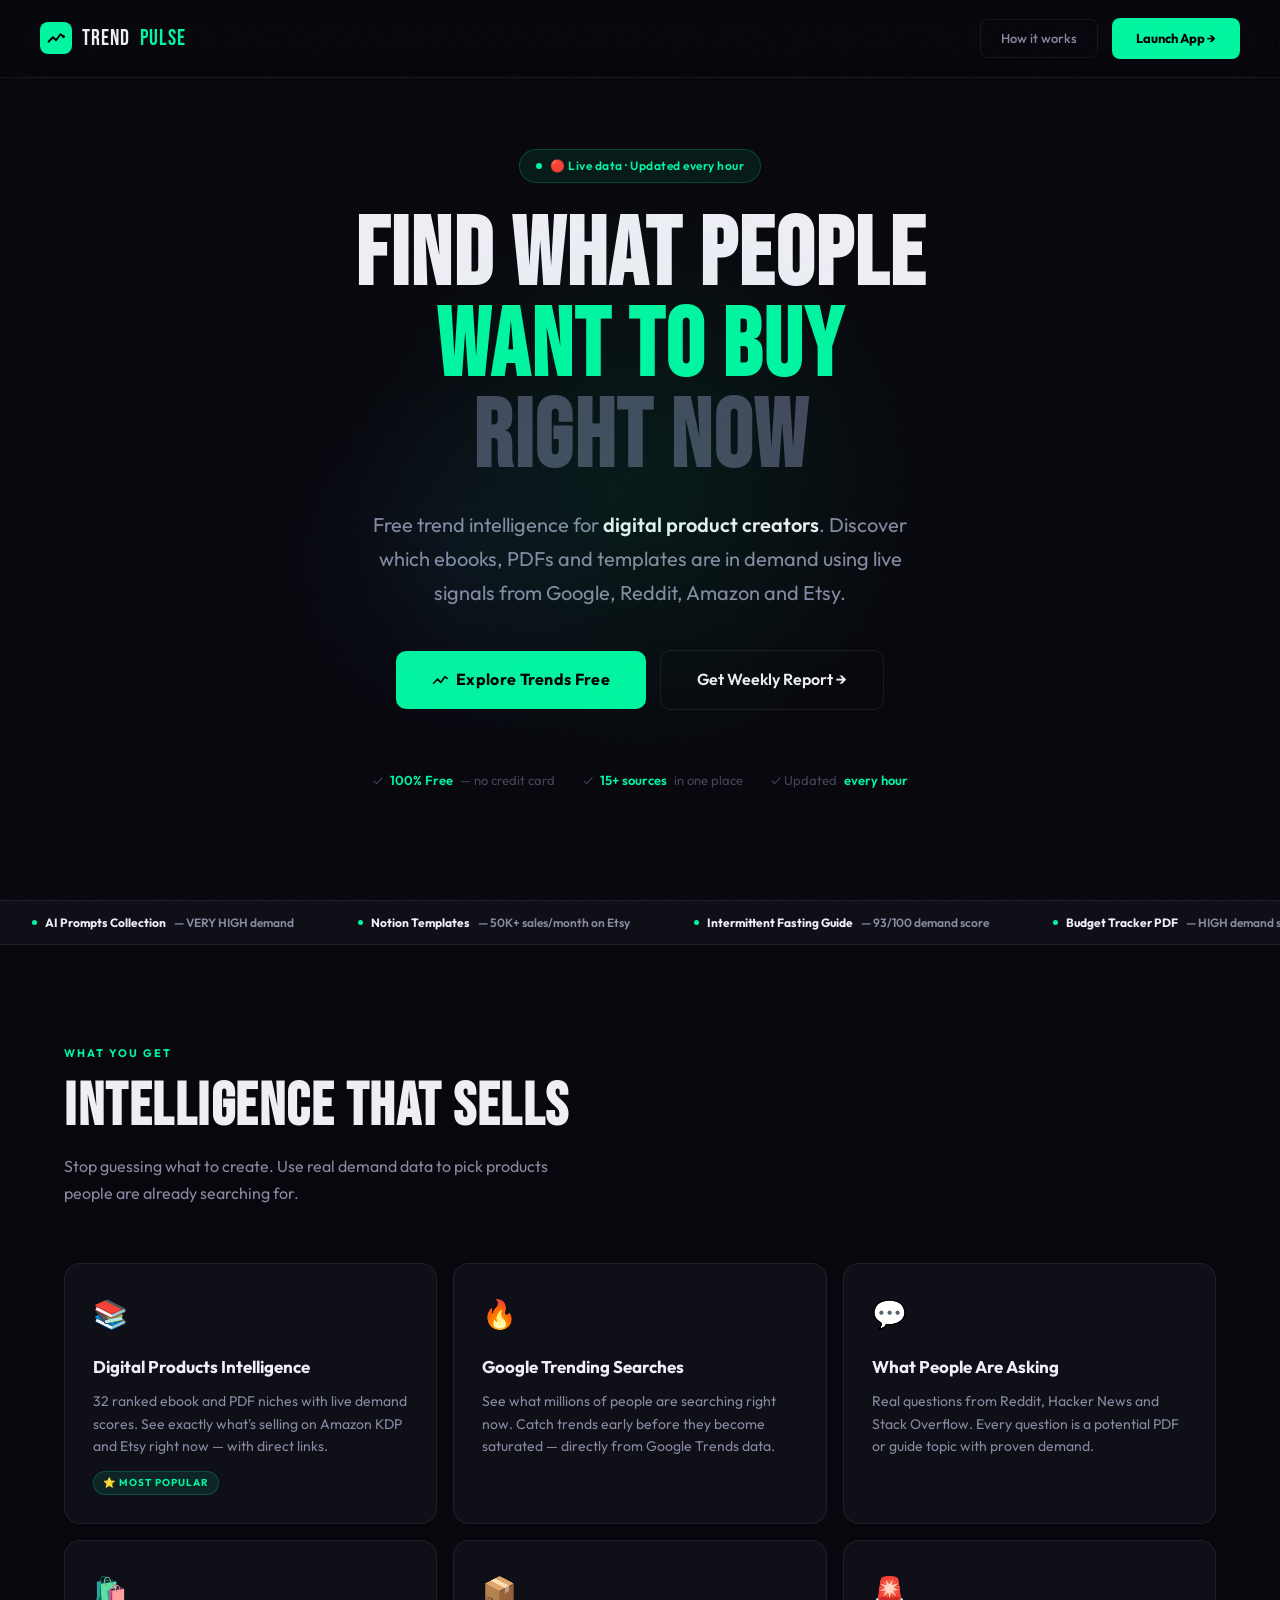
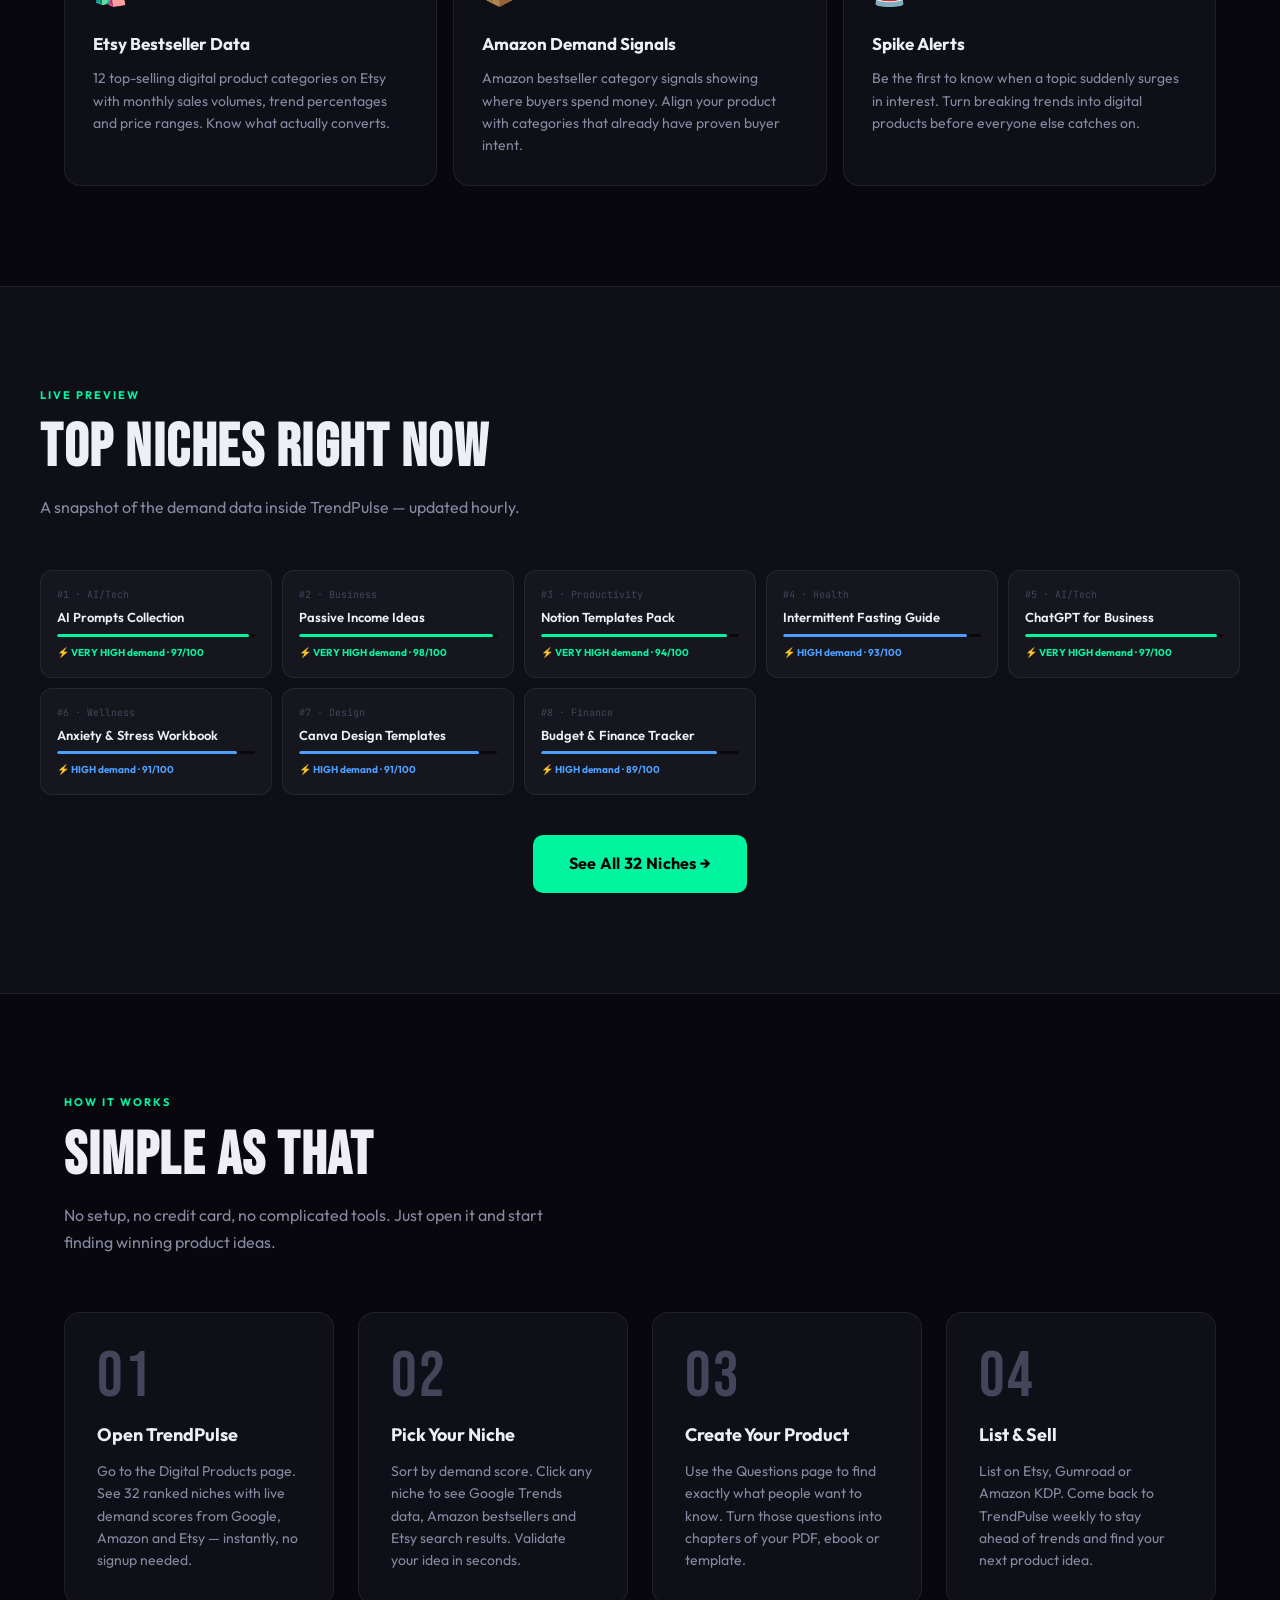
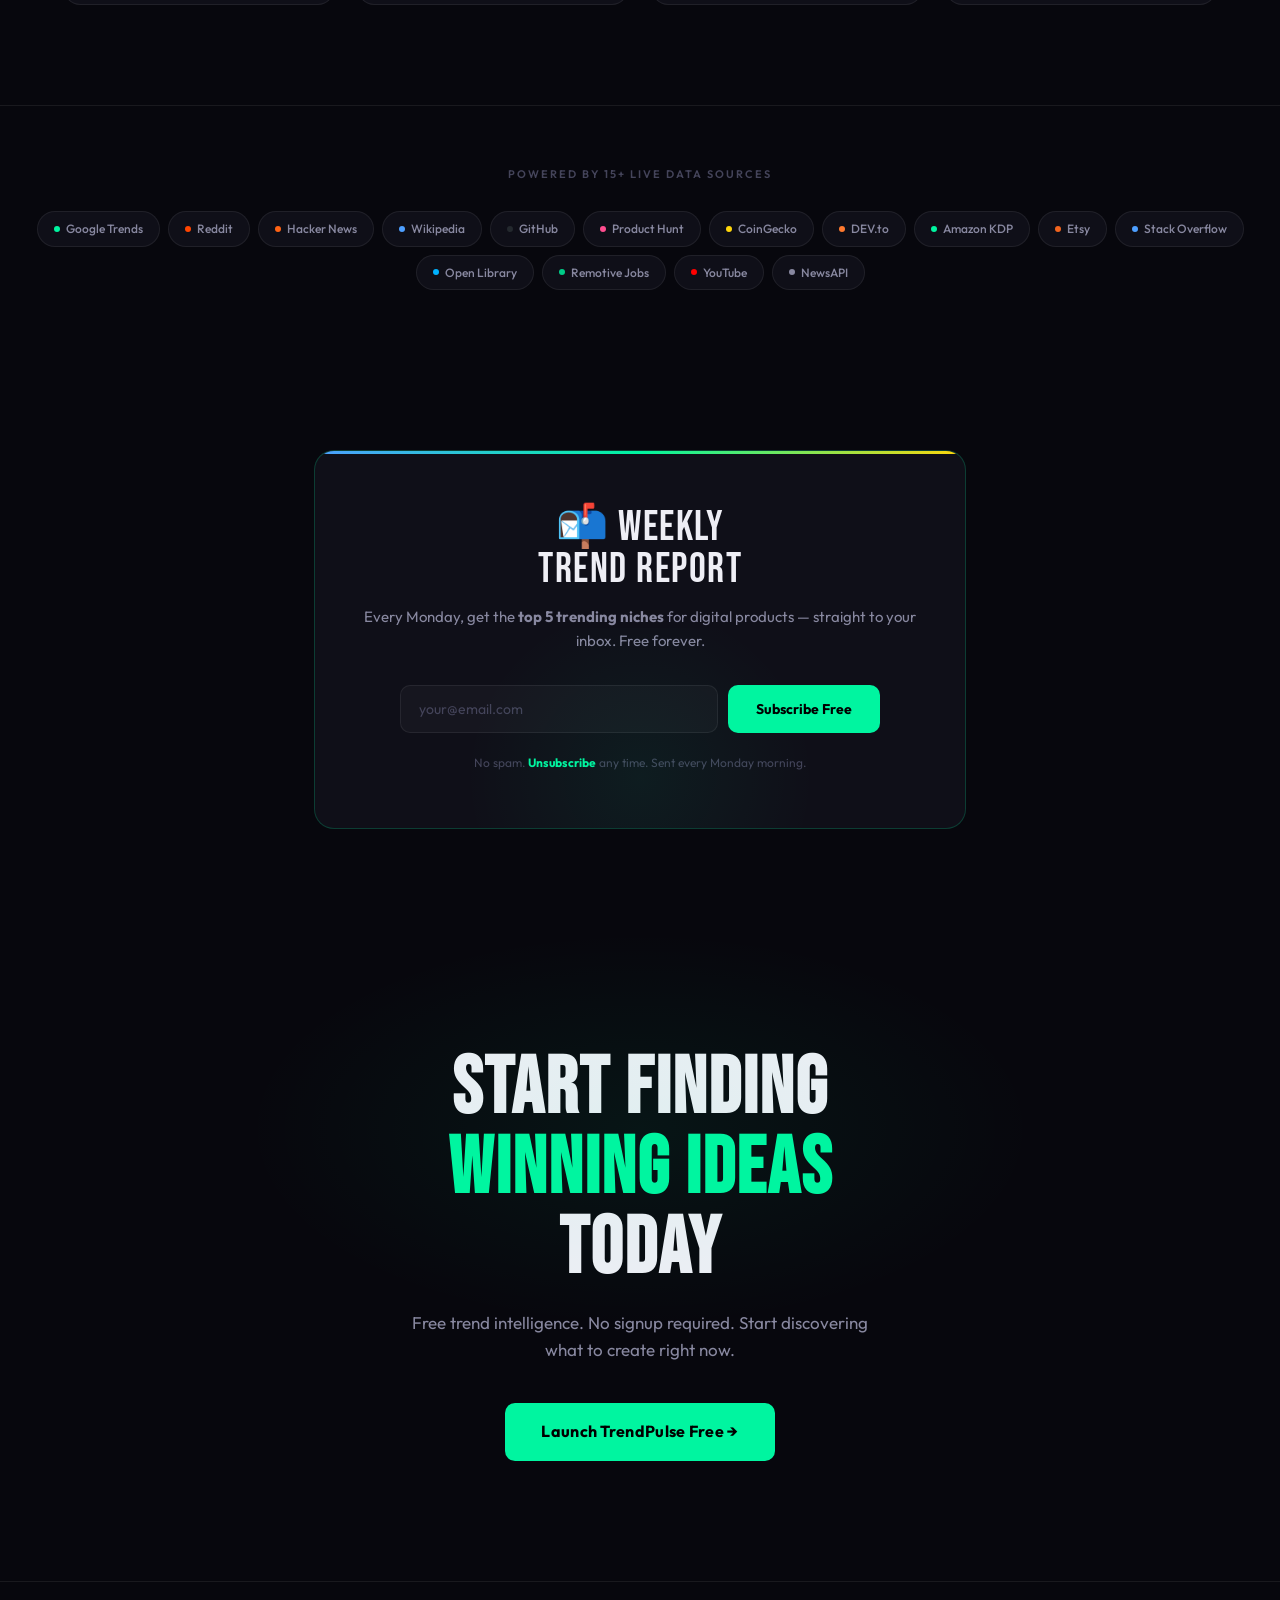
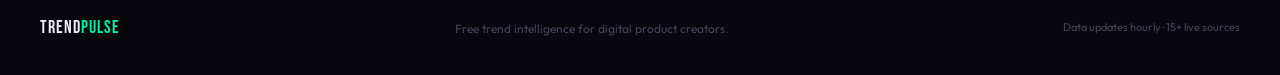
==== frontend/landing.html @ bb4b8434 "Add landing page, email capture, weekly report template" ====
<!DOCTYPE html>
<html lang="en">
<head>
  <meta charset="UTF-8"/>
  <meta name="viewport" content="width=device-width,initial-scale=1.0"/>
  <title>TrendPulse — Discover What People Want to Buy</title>
  <meta name="description" content="Free trend intelligence for digital product creators. Find what PDFs, ebooks and templates are in demand right now using live data from Google, Reddit, Amazon and Etsy."/>
  <link rel="preconnect" href="https://fonts.googleapis.com"/>
  <link href="https://fonts.googleapis.com/css2?family=Bebas+Neue&family=Outfit:wght@300;400;500;600;700&family=JetBrains+Mono:wght@400;500&display=swap" rel="stylesheet"/>
  <style>
    :root {
      --bg: #07070d;
      --bg2: #0f0f18;
      --bg3: #16161f;
      --border: rgba(255,255,255,0.07);
      --accent: #00f5a0;
      --accent2: #00c97e;
      --blue: #4d9fff;
      --orange: #ff7a2f;
      --pink: #ff4d8f;
      --yellow: #ffd60a;
      --text: #eeeef5;
      --text2: #8888a0;
      --text3: #44445a;
      --fd: 'Bebas Neue', sans-serif;
      --fb: 'Outfit', sans-serif;
      --fm: 'JetBrains Mono', monospace;
    }
    *, *::before, *::after { box-sizing: border-box; margin: 0; padding: 0; }
    html { scroll-behavior: smooth; }
    body {
      font-family: var(--fb);
      background: var(--bg);
      color: var(--text);
      font-size: 16px;
      line-height: 1.6;
      overflow-x: hidden;
    }

    /* ── NOISE OVERLAY ── */
    body::before {
      content: '';
      position: fixed;
      inset: 0;
      background-image: url("data:image/svg+xml,%3Csvg viewBox='0 0 256 256' xmlns='http://www.w3.org/2000/svg'%3E%3Cfilter id='n'%3E%3CfeTurbulence type='fractalNoise' baseFrequency='0.9' numOctaves='4' stitchTiles='stitch'/%3E%3C/filter%3E%3Crect width='100%25' height='100%25' filter='url(%23n)' opacity='0.04'/%3E%3C/svg%3E");
      pointer-events: none;
      z-index: 1000;
      opacity: 0.5;
    }

    /* ── NAV ── */
    nav {
      position: fixed;
      top: 0; left: 0; right: 0;
      z-index: 100;
      display: flex;
      align-items: center;
      justify-content: space-between;
      padding: 18px 40px;
      background: rgba(7,7,13,0.85);
      backdrop-filter: blur(16px);
      border-bottom: 1px solid var(--border);
    }
    .nav-logo {
      display: flex;
      align-items: center;
      gap: 10px;
      font-family: var(--fd);
      font-size: 22px;
      letter-spacing: 1px;
    }
    .nav-logo-icon {
      width: 32px; height: 32px;
      background: var(--accent);
      border-radius: 8px;
      display: flex; align-items: center; justify-content: center;
    }
    .nav-logo em { font-style: normal; color: var(--accent); }
    .nav-cta {
      display: flex;
      align-items: center;
      gap: 14px;
    }
    .btn-ghost {
      padding: 8px 20px;
      border: 1px solid var(--border);
      border-radius: 8px;
      color: var(--text2);
      font-size: 13px;
      font-weight: 500;
      text-decoration: none;
      transition: all .2s;
      font-family: var(--fb);
    }
    .btn-ghost:hover { border-color: var(--accent); color: var(--accent); }
    .btn-primary {
      padding: 10px 24px;
      background: var(--accent);
      color: #000;
      border: none;
      border-radius: 8px;
      font-size: 13px;
      font-weight: 700;
      text-decoration: none;
      cursor: pointer;
      transition: all .2s;
      font-family: var(--fb);
    }
    .btn-primary:hover { background: var(--accent2); transform: translateY(-1px); }

    /* ── HERO ── */
    .hero {
      min-height: 100vh;
      display: flex;
      align-items: center;
      justify-content: center;
      text-align: center;
      padding: 120px 24px 80px;
      position: relative;
      overflow: hidden;
    }
    .hero-glow {
      position: absolute;
      top: 20%;
      left: 50%;
      transform: translateX(-50%);
      width: 600px;
      height: 600px;
      background: radial-gradient(circle, rgba(0,245,160,0.08) 0%, transparent 70%);
      pointer-events: none;
    }
    .hero-glow2 {
      position: absolute;
      top: 40%;
      left: 20%;
      width: 400px;
      height: 400px;
      background: radial-gradient(circle, rgba(77,159,255,0.05) 0%, transparent 70%);
      pointer-events: none;
    }
    .hero-badge {
      display: inline-flex;
      align-items: center;
      gap: 8px;
      padding: 6px 16px;
      background: rgba(0,245,160,0.08);
      border: 1px solid rgba(0,245,160,0.2);
      border-radius: 100px;
      font-size: 12px;
      font-weight: 600;
      color: var(--accent);
      margin-bottom: 28px;
      letter-spacing: .5px;
    }
    .hero-badge::before {
      content: '';
      width: 6px; height: 6px;
      background: var(--accent);
      border-radius: 50%;
      animation: pulse 2s infinite;
    }
    @keyframes pulse {
      0%, 100% { opacity: 1; transform: scale(1); }
      50% { opacity: 0.5; transform: scale(1.3); }
    }
    .hero-title {
      font-family: var(--fd);
      font-size: clamp(52px, 8vw, 96px);
      line-height: 0.95;
      letter-spacing: 2px;
      margin-bottom: 24px;
      max-width: 900px;
    }
    .hero-title .accent { color: var(--accent); }
    .hero-title .dim { color: var(--text3); }
    .hero-sub {
      font-size: clamp(16px, 2.5vw, 20px);
      color: var(--text2);
      max-width: 580px;
      margin: 0 auto 40px;
      line-height: 1.7;
      font-weight: 400;
    }
    .hero-sub strong { color: var(--text); font-weight: 600; }
    .hero-actions {
      display: flex;
      align-items: center;
      justify-content: center;
      gap: 14px;
      flex-wrap: wrap;
      margin-bottom: 60px;
    }
    .btn-hero {
      display: inline-flex;
      align-items: center;
      gap: 8px;
      padding: 16px 36px;
      background: var(--accent);
      color: #000;
      border: none;
      border-radius: 10px;
      font-size: 16px;
      font-weight: 700;
      text-decoration: none;
      cursor: pointer;
      transition: all .25s;
      font-family: var(--fb);
      letter-spacing: .3px;
    }
    .btn-hero:hover {
      background: var(--accent2);
      transform: translateY(-3px);
      box-shadow: 0 20px 50px rgba(0,245,160,0.25);
    }
    .btn-hero-ghost {
      display: inline-flex;
      align-items: center;
      gap: 8px;
      padding: 16px 36px;
      background: transparent;
      color: var(--text);
      border: 1px solid var(--border);
      border-radius: 10px;
      font-size: 16px;
      font-weight: 600;
      text-decoration: none;
      cursor: pointer;
      transition: all .25s;
      font-family: var(--fb);
    }
    .btn-hero-ghost:hover { border-color: var(--text2); transform: translateY(-2px); }
    .hero-proof {
      display: flex;
      align-items: center;
      justify-content: center;
      gap: 28px;
      flex-wrap: wrap;
    }
    .proof-item {
      display: flex;
      align-items: center;
      gap: 7px;
      font-size: 13px;
      color: var(--text3);
    }
    .proof-item span { color: var(--accent); font-weight: 600; }

    /* ── TICKER ── */
    .ticker-wrap {
      overflow: hidden;
      border-top: 1px solid var(--border);
      border-bottom: 1px solid var(--border);
      background: var(--bg2);
      padding: 12px 0;
    }
    .ticker {
      display: flex;
      gap: 0;
      animation: ticker 30s linear infinite;
      width: max-content;
    }
    .ticker:hover { animation-play-state: paused; }
    @keyframes ticker { from { transform: translateX(0); } to { transform: translateX(-50%); } }
    .ticker-item {
      display: flex;
      align-items: center;
      gap: 8px;
      padding: 0 32px;
      font-size: 12px;
      font-weight: 600;
      white-space: nowrap;
      color: var(--text2);
    }
    .ticker-item .dot {
      width: 5px; height: 5px;
      border-radius: 50%;
      background: var(--accent);
      flex-shrink: 0;
    }
    .ticker-item strong { color: var(--text); }

    /* ── FEATURES ── */
    .section { padding: 100px 24px; max-width: 1200px; margin: 0 auto; }
    .section-label {
      font-size: 11px;
      font-weight: 700;
      text-transform: uppercase;
      letter-spacing: 2px;
      color: var(--accent);
      margin-bottom: 14px;
    }
    .section-title {
      font-family: var(--fd);
      font-size: clamp(36px, 5vw, 60px);
      letter-spacing: 1.5px;
      line-height: 1;
      margin-bottom: 16px;
    }
    .section-sub {
      font-size: 16px;
      color: var(--text2);
      max-width: 520px;
      line-height: 1.7;
      margin-bottom: 56px;
    }
    .features-grid {
      display: grid;
      grid-template-columns: repeat(auto-fill, minmax(320px, 1fr));
      gap: 16px;
    }
    .feature-card {
      background: var(--bg2);
      border: 1px solid var(--border);
      border-radius: 16px;
      padding: 28px;
      transition: all .25s;
      position: relative;
      overflow: hidden;
    }
    .feature-card::before {
      content: '';
      position: absolute;
      top: 0; left: 0; right: 0;
      height: 2px;
      background: linear-gradient(90deg, transparent, var(--accent-color, var(--accent)), transparent);
      opacity: 0;
      transition: opacity .25s;
    }
    .feature-card:hover { border-color: rgba(255,255,255,0.15); transform: translateY(-4px); }
    .feature-card:hover::before { opacity: 1; }
    .feature-icon {
      font-size: 28px;
      margin-bottom: 16px;
      display: block;
    }
    .feature-title {
      font-size: 17px;
      font-weight: 700;
      margin-bottom: 10px;
    }
    .feature-desc {
      font-size: 14px;
      color: var(--text2);
      line-height: 1.6;
    }
    .feature-tag {
      display: inline-block;
      margin-top: 14px;
      font-size: 10px;
      font-weight: 700;
      text-transform: uppercase;
      letter-spacing: 1px;
      padding: 3px 9px;
      border-radius: 100px;
      background: rgba(0,245,160,0.1);
      color: var(--accent);
      border: 1px solid rgba(0,245,160,0.2);
    }

    /* ── NICHES PREVIEW ── */
    .niches-section {
      background: var(--bg2);
      border-top: 1px solid var(--border);
      border-bottom: 1px solid var(--border);
      padding: 100px 24px;
    }
    .niches-inner { max-width: 1200px; margin: 0 auto; }
    .niches-grid {
      display: grid;
      grid-template-columns: repeat(auto-fill, minmax(200px, 1fr));
      gap: 10px;
      margin-top: 48px;
    }
    .niche-card {
      background: var(--bg3);
      border: 1px solid var(--border);
      border-radius: 12px;
      padding: 16px;
      transition: all .2s;
      cursor: pointer;
      text-decoration: none;
    }
    .niche-card:hover { border-color: var(--accent); transform: translateY(-3px); }
    .niche-rank { font-family: var(--fm); font-size: 10px; color: var(--text3); margin-bottom: 6px; }
    .niche-name { font-size: 13px; font-weight: 600; color: var(--text); margin-bottom: 8px; line-height: 1.3; }
    .niche-bar { height: 3px; background: var(--bg); border-radius: 2px; overflow: hidden; margin-bottom: 8px; }
    .niche-fill { height: 100%; border-radius: 2px; }
    .niche-signal { font-size: 10px; font-weight: 700; }
    .niche-cat {
      font-size: 9px;
      font-weight: 600;
      text-transform: uppercase;
      letter-spacing: .8px;
      padding: 2px 7px;
      border-radius: 100px;
      margin-top: 6px;
      display: inline-block;
    }

    /* ── EMAIL SECTION ── */
    .email-section {
      padding: 100px 24px;
      max-width: 700px;
      margin: 0 auto;
      text-align: center;
    }
    .email-card {
      background: var(--bg2);
      border: 1px solid rgba(0,245,160,0.2);
      border-radius: 20px;
      padding: 56px 48px;
      position: relative;
      overflow: hidden;
    }
    .email-card::before {
      content: '';
      position: absolute;
      top: 0; left: 0; right: 0;
      height: 3px;
      background: linear-gradient(90deg, var(--blue), var(--accent), var(--yellow));
    }
    .email-glow {
      position: absolute;
      bottom: -100px;
      left: 50%;
      transform: translateX(-50%);
      width: 400px;
      height: 300px;
      background: radial-gradient(circle, rgba(0,245,160,0.06) 0%, transparent 70%);
      pointer-events: none;
    }
    .email-title {
      font-family: var(--fd);
      font-size: 42px;
      letter-spacing: 1.5px;
      margin-bottom: 14px;
      line-height: 1;
    }
    .email-sub {
      font-size: 15px;
      color: var(--text2);
      margin-bottom: 32px;
      line-height: 1.6;
    }
    .email-form {
      display: flex;
      gap: 10px;
      max-width: 480px;
      margin: 0 auto 20px;
    }
    .email-input {
      flex: 1;
      padding: 14px 18px;
      background: var(--bg3);
      border: 1px solid var(--border);
      border-radius: 10px;
      color: var(--text);
      font-size: 14px;
      font-family: var(--fb);
      outline: none;
      transition: border-color .2s;
    }
    .email-input:focus { border-color: var(--accent); }
    .email-input::placeholder { color: var(--text3); }
    .email-submit {
      padding: 14px 28px;
      background: var(--accent);
      color: #000;
      border: none;
      border-radius: 10px;
      font-size: 14px;
      font-weight: 700;
      cursor: pointer;
      transition: all .2s;
      font-family: var(--fb);
      white-space: nowrap;
    }
    .email-submit:hover { background: var(--accent2); transform: translateY(-1px); }
    .email-note {
      font-size: 12px;
      color: var(--text3);
    }
    .email-note strong { color: var(--accent); }
    .email-success {
      display: none;
      padding: 16px 24px;
      background: rgba(0,245,160,0.1);
      border: 1px solid rgba(0,245,160,0.3);
      border-radius: 10px;
      color: var(--accent);
      font-weight: 600;
      font-size: 14px;
      margin-top: 16px;
    }

    /* ── SOURCES BAR ── */
    .sources-bar {
      padding: 60px 24px;
      text-align: center;
      border-top: 1px solid var(--border);
    }
    .sources-label {
      font-size: 11px;
      font-weight: 600;
      text-transform: uppercase;
      letter-spacing: 2px;
      color: var(--text3);
      margin-bottom: 28px;
    }
    .sources-list {
      display: flex;
      align-items: center;
      justify-content: center;
      gap: 8px;
      flex-wrap: wrap;
    }
    .source-pill {
      display: flex;
      align-items: center;
      gap: 6px;
      padding: 7px 16px;
      background: var(--bg2);
      border: 1px solid var(--border);
      border-radius: 100px;
      font-size: 12px;
      font-weight: 500;
      color: var(--text2);
    }
    .source-dot { width: 6px; height: 6px; border-radius: 50%; }

    /* ── HOW IT WORKS ── */
    .steps-grid {
      display: grid;
      grid-template-columns: repeat(auto-fill, minmax(260px, 1fr));
      gap: 24px;
    }
    .step-card {
      position: relative;
      padding: 32px;
      background: var(--bg2);
      border: 1px solid var(--border);
      border-radius: 16px;
    }
    .step-num {
      font-family: var(--fd);
      font-size: 64px;
      color: var(--text3);
      line-height: 1;
      margin-bottom: 12px;
      letter-spacing: 2px;
    }
    .step-title { font-size: 18px; font-weight: 700; margin-bottom: 10px; }
    .step-desc { font-size: 14px; color: var(--text2); line-height: 1.6; }

    /* ── CTA SECTION ── */
    .cta-section {
      padding: 120px 24px;
      text-align: center;
      position: relative;
      overflow: hidden;
    }
    .cta-section::before {
      content: '';
      position: absolute;
      top: 0; left: 50%; transform: translateX(-50%);
      width: 800px; height: 400px;
      background: radial-gradient(ellipse, rgba(0,245,160,0.06) 0%, transparent 70%);
      pointer-events: none;
    }
    .cta-title {
      font-family: var(--fd);
      font-size: clamp(44px, 7vw, 80px);
      letter-spacing: 2px;
      line-height: 1;
      margin-bottom: 20px;
    }
    .cta-sub {
      font-size: 17px;
      color: var(--text2);
      margin-bottom: 40px;
      max-width: 480px;
      margin-left: auto;
      margin-right: auto;
    }

    /* ── FOOTER ── */
    footer {
      border-top: 1px solid var(--border);
      padding: 32px 40px;
      display: flex;
      align-items: center;
      justify-content: space-between;
      flex-wrap: wrap;
      gap: 12px;
    }
    .footer-logo {
      font-family: var(--fd);
      font-size: 18px;
      letter-spacing: 1px;
    }
    .footer-logo em { font-style: normal; color: var(--accent); }
    footer p { font-size: 12px; color: var(--text3); }

    /* ── ANIMATIONS ── */
    .fade-up {
      opacity: 0;
      transform: translateY(30px);
      transition: opacity .6s ease, transform .6s ease;
    }
    .fade-up.visible { opacity: 1; transform: translateY(0); }

    @media (max-width: 640px) {
      nav { padding: 14px 20px; }
      .email-card { padding: 36px 24px; }
      .email-form { flex-direction: column; }
      footer { flex-direction: column; text-align: center; }
    }
  </style>
</head>
<body>

<!-- NAV -->
<nav>
  <div class="nav-logo">
    <div class="nav-logo-icon">
      <svg viewBox="0 0 24 24" fill="none" width="18" height="18">
        <polyline points="2,17 8,11 12,15 18,7 22,10" stroke="#000" stroke-width="2.5" stroke-linecap="round" stroke-linejoin="round"/>
        <circle cx="22" cy="10" r="2" fill="#000"/>
      </svg>
    </div>
    Trend<em>Pulse</em>
  </div>
  <div class="nav-cta">
    <a href="#how" class="btn-ghost">How it works</a>
    <a href="dashboard.html" class="btn-primary">Launch App →</a>
  </div>
</nav>

<!-- HERO -->
<section class="hero">
  <div class="hero-glow"></div>
  <div class="hero-glow2"></div>
  <div>
    <div class="hero-badge">🔴 Live data · Updated every hour</div>
    <h1 class="hero-title">
      Find What People<br>
      <span class="accent">Want to Buy</span><br>
      <span class="dim">Right Now</span>
    </h1>
    <p class="hero-sub">
      Free trend intelligence for <strong>digital product creators</strong>. Discover which ebooks, PDFs and templates are in demand using live signals from Google, Reddit, Amazon and Etsy.
    </p>
    <div class="hero-actions">
      <a href="dashboard.html" class="btn-hero">
        <svg width="16" height="16" viewBox="0 0 20 20" fill="none"><polyline points="2,14 7,9 11,13 16,6 19,8" stroke="#000" stroke-width="2" stroke-linecap="round"/></svg>
        Explore Trends Free
      </a>
      <a href="#email" class="btn-hero-ghost">Get Weekly Report →</a>
    </div>
    <div class="hero-proof">
      <div class="proof-item">✓ <span>100% Free</span> — no credit card</div>
      <div class="proof-item">✓ <span>15+ sources</span> in one place</div>
      <div class="proof-item">✓ Updated <span>every hour</span></div>
    </div>
  </div>
</section>

<!-- TICKER -->
<div class="ticker-wrap">
  <div class="ticker">
    <div class="ticker-item"><span class="dot"></span> <strong>AI Prompts Collection</strong> — VERY HIGH demand</div>
    <div class="ticker-item"><span class="dot"></span> <strong>Notion Templates</strong> — 50K+ sales/month on Etsy</div>
    <div class="ticker-item"><span class="dot"></span> <strong>Intermittent Fasting Guide</strong> — 93/100 demand score</div>
    <div class="ticker-item"><span class="dot"></span> <strong>Budget Tracker PDF</strong> — HIGH demand signal</div>
    <div class="ticker-item"><span class="dot"></span> <strong>ChatGPT for Business</strong> — VERY HIGH demand</div>
    <div class="ticker-item"><span class="dot"></span> <strong>Canva Templates</strong> — 80K+ sales/month on Etsy</div>
    <div class="ticker-item"><span class="dot"></span> <strong>Side Hustle Blueprint</strong> — HIGH demand signal</div>
    <div class="ticker-item"><span class="dot"></span> <strong>Mental Health Workbook</strong> — 90/100 demand score</div>
    <!-- duplicate for infinite scroll -->
    <div class="ticker-item"><span class="dot"></span> <strong>AI Prompts Collection</strong> — VERY HIGH demand</div>
    <div class="ticker-item"><span class="dot"></span> <strong>Notion Templates</strong> — 50K+ sales/month on Etsy</div>
    <div class="ticker-item"><span class="dot"></span> <strong>Intermittent Fasting Guide</strong> — 93/100 demand score</div>
    <div class="ticker-item"><span class="dot"></span> <strong>Budget Tracker PDF</strong> — HIGH demand signal</div>
    <div class="ticker-item"><span class="dot"></span> <strong>ChatGPT for Business</strong> — VERY HIGH demand</div>
    <div class="ticker-item"><span class="dot"></span> <strong>Canva Templates</strong> — 80K+ sales/month on Etsy</div>
    <div class="ticker-item"><span class="dot"></span> <strong>Side Hustle Blueprint</strong> — HIGH demand signal</div>
    <div class="ticker-item"><span class="dot"></span> <strong>Mental Health Workbook</strong> — 90/100 demand score</div>
  </div>
</div>

<!-- FEATURES -->
<div class="section fade-up" id="features">
  <div class="section-label">What You Get</div>
  <h2 class="section-title">Intelligence That Sells</h2>
  <p class="section-sub">Stop guessing what to create. Use real demand data to pick products people are already searching for.</p>
  <div class="features-grid">
    <div class="feature-card" style="--accent-color: var(--accent)">
      <span class="feature-icon">📚</span>
      <div class="feature-title">Digital Products Intelligence</div>
      <div class="feature-desc">32 ranked ebook and PDF niches with live demand scores. See exactly what's selling on Amazon KDP and Etsy right now — with direct links.</div>
      <div class="feature-tag">⭐ Most Popular</div>
    </div>
    <div class="feature-card" style="--accent-color: var(--orange)">
      <span class="feature-icon">🔥</span>
      <div class="feature-title">Google Trending Searches</div>
      <div class="feature-desc">See what millions of people are searching right now. Catch trends early before they become saturated — directly from Google Trends data.</div>
    </div>
    <div class="feature-card" style="--accent-color: var(--blue)">
      <span class="feature-icon">💬</span>
      <div class="feature-title">What People Are Asking</div>
      <div class="feature-desc">Real questions from Reddit, Hacker News and Stack Overflow. Every question is a potential PDF or guide topic with proven demand.</div>
    </div>
    <div class="feature-card" style="--accent-color: var(--yellow)">
      <span class="feature-icon">🛍️</span>
      <div class="feature-title">Etsy Bestseller Data</div>
      <div class="feature-desc">12 top-selling digital product categories on Etsy with monthly sales volumes, trend percentages and price ranges. Know what actually converts.</div>
    </div>
    <div class="feature-card" style="--accent-color: var(--pink)">
      <span class="feature-icon">📦</span>
      <div class="feature-title">Amazon Demand Signals</div>
      <div class="feature-desc">Amazon bestseller category signals showing where buyers spend money. Align your product with categories that already have proven buyer intent.</div>
    </div>
    <div class="feature-card" style="--accent-color: var(--accent)">
      <span class="feature-icon">🚨</span>
      <div class="feature-title">Spike Alerts</div>
      <div class="feature-desc">Be the first to know when a topic suddenly surges in interest. Turn breaking trends into digital products before everyone else catches on.</div>
    </div>
  </div>
</div>

<!-- NICHES PREVIEW -->
<div class="niches-section">
  <div class="niches-inner">
    <div class="section-label">Live Preview</div>
    <h2 class="section-title">Top Niches Right Now</h2>
    <p class="section-sub" style="margin-bottom:0">A snapshot of the demand data inside TrendPulse — updated hourly.</p>
    <div class="niches-grid">
      <a href="dashboard.html" class="niche-card">
        <div class="niche-rank">#1 · AI/Tech</div>
        <div class="niche-name">AI Prompts Collection</div>
        <div class="niche-bar"><div class="niche-fill" style="width:97%;background:#00f5a0"></div></div>
        <div class="niche-signal" style="color:#00f5a0">⚡ VERY HIGH demand · 97/100</div>
      </a>
      <a href="dashboard.html" class="niche-card">
        <div class="niche-rank">#2 · Business</div>
        <div class="niche-name">Passive Income Ideas</div>
        <div class="niche-bar"><div class="niche-fill" style="width:98%;background:#00f5a0"></div></div>
        <div class="niche-signal" style="color:#00f5a0">⚡ VERY HIGH demand · 98/100</div>
      </a>
      <a href="dashboard.html" class="niche-card">
        <div class="niche-rank">#3 · Productivity</div>
        <div class="niche-name">Notion Templates Pack</div>
        <div class="niche-bar"><div class="niche-fill" style="width:94%;background:#00f5a0"></div></div>
        <div class="niche-signal" style="color:#00f5a0">⚡ VERY HIGH demand · 94/100</div>
      </a>
      <a href="dashboard.html" class="niche-card">
        <div class="niche-rank">#4 · Health</div>
        <div class="niche-name">Intermittent Fasting Guide</div>
        <div class="niche-bar"><div class="niche-fill" style="width:93%;background:#4d9fff"></div></div>
        <div class="niche-signal" style="color:#4d9fff">⚡ HIGH demand · 93/100</div>
      </a>
      <a href="dashboard.html" class="niche-card">
        <div class="niche-rank">#5 · AI/Tech</div>
        <div class="niche-name">ChatGPT for Business</div>
        <div class="niche-bar"><div class="niche-fill" style="width:97%;background:#00f5a0"></div></div>
        <div class="niche-signal" style="color:#00f5a0">⚡ VERY HIGH demand · 97/100</div>
      </a>
      <a href="dashboard.html" class="niche-card">
        <div class="niche-rank">#6 · Wellness</div>
        <div class="niche-name">Anxiety & Stress Workbook</div>
        <div class="niche-bar"><div class="niche-fill" style="width:91%;background:#4d9fff"></div></div>
        <div class="niche-signal" style="color:#4d9fff">⚡ HIGH demand · 91/100</div>
      </a>
      <a href="dashboard.html" class="niche-card">
        <div class="niche-rank">#7 · Design</div>
        <div class="niche-name">Canva Design Templates</div>
        <div class="niche-bar"><div class="niche-fill" style="width:91%;background:#4d9fff"></div></div>
        <div class="niche-signal" style="color:#4d9fff">⚡ HIGH demand · 91/100</div>
      </a>
      <a href="dashboard.html" class="niche-card">
        <div class="niche-rank">#8 · Finance</div>
        <div class="niche-name">Budget & Finance Tracker</div>
        <div class="niche-bar"><div class="niche-fill" style="width:89%;background:#4d9fff"></div></div>
        <div class="niche-signal" style="color:#4d9fff">⚡ HIGH demand · 89/100</div>
      </a>
    </div>
    <div style="text-align:center;margin-top:40px">
      <a href="dashboard.html" class="btn-hero">See All 32 Niches →</a>
    </div>
  </div>
</div>

<!-- HOW IT WORKS -->
<div class="section fade-up" id="how">
  <div class="section-label">How It Works</div>
  <h2 class="section-title">Simple As That</h2>
  <p class="section-sub">No setup, no credit card, no complicated tools. Just open it and start finding winning product ideas.</p>
  <div class="steps-grid">
    <div class="step-card">
      <div class="step-num">01</div>
      <div class="step-title">Open TrendPulse</div>
      <div class="step-desc">Go to the Digital Products page. See 32 ranked niches with live demand scores from Google, Amazon and Etsy — instantly, no signup needed.</div>
    </div>
    <div class="step-card">
      <div class="step-num">02</div>
      <div class="step-title">Pick Your Niche</div>
      <div class="step-desc">Sort by demand score. Click any niche to see Google Trends data, Amazon bestsellers and Etsy search results. Validate your idea in seconds.</div>
    </div>
    <div class="step-card">
      <div class="step-num">03</div>
      <div class="step-title">Create Your Product</div>
      <div class="step-desc">Use the Questions page to find exactly what people want to know. Turn those questions into chapters of your PDF, ebook or template.</div>
    </div>
    <div class="step-card">
      <div class="step-num">04</div>
      <div class="step-title">List & Sell</div>
      <div class="step-desc">List on Etsy, Gumroad or Amazon KDP. Come back to TrendPulse weekly to stay ahead of trends and find your next product idea.</div>
    </div>
  </div>
</div>

<!-- SOURCES -->
<div class="sources-bar fade-up">
  <div class="sources-label">Powered by 15+ live data sources</div>
  <div class="sources-list">
    <div class="source-pill"><div class="source-dot" style="background:#00f5a0"></div>Google Trends</div>
    <div class="source-pill"><div class="source-dot" style="background:#ff4500"></div>Reddit</div>
    <div class="source-pill"><div class="source-dot" style="background:#ff6314"></div>Hacker News</div>
    <div class="source-pill"><div class="source-dot" style="background:#4d9fff"></div>Wikipedia</div>
    <div class="source-pill"><div class="source-dot" style="background:#24292e"></div>GitHub</div>
    <div class="source-pill"><div class="source-dot" style="background:#ff4d8f"></div>Product Hunt</div>
    <div class="source-pill"><div class="source-dot" style="background:#ffd60a"></div>CoinGecko</div>
    <div class="source-pill"><div class="source-dot" style="background:#ff7a2f"></div>DEV.to</div>
    <div class="source-pill"><div class="source-dot" style="background:#00f5a0"></div>Amazon KDP</div>
    <div class="source-pill"><div class="source-dot" style="background:#f1641e"></div>Etsy</div>
    <div class="source-pill"><div class="source-dot" style="background:#4d9fff"></div>Stack Overflow</div>
    <div class="source-pill"><div class="source-dot" style="background:#00b2ff"></div>Open Library</div>
    <div class="source-pill"><div class="source-dot" style="background:#00cc88"></div>Remotive Jobs</div>
    <div class="source-pill"><div class="source-dot" style="background:#ff0000"></div>YouTube</div>
    <div class="source-pill"><div class="source-dot" style="background:#8888a0"></div>NewsAPI</div>
  </div>
</div>

<!-- EMAIL CAPTURE -->
<div class="email-section fade-up" id="email">
  <div class="email-card">
    <div class="email-glow"></div>
    <div class="email-title">📬 WEEKLY<br>TREND REPORT</div>
    <p class="email-sub">Every Monday, get the <strong>top 5 trending niches</strong> for digital products — straight to your inbox. Free forever.</p>
    <form class="email-form" onsubmit="handleSubmit(event)">
      <input type="email" class="email-input" id="emailInput" placeholder="your@email.com" required/>
      <button type="submit" class="email-submit">Subscribe Free</button>
    </form>
    <p class="email-note">No spam. <strong>Unsubscribe</strong> any time. Sent every Monday morning.</p>
    <div class="email-success" id="emailSuccess">
      ✅ You're in! Check your inbox Monday for your first trend report.
    </div>
  </div>
</div>

<!-- FINAL CTA -->
<div class="cta-section fade-up">
  <h2 class="cta-title">START FINDING<br><span style="color:var(--accent)">WINNING IDEAS</span><br>TODAY</h2>
  <p class="cta-sub">Free trend intelligence. No signup required. Start discovering what to create right now.</p>
  <a href="dashboard.html" class="btn-hero">Launch TrendPulse Free →</a>
</div>

<!-- FOOTER -->
<footer>
  <div class="footer-logo">Trend<em>Pulse</em></div>
  <p>Free trend intelligence for digital product creators.</p>
  <p style="color:var(--text3);font-size:11px">Data updates hourly · 15+ live sources</p>
</footer>

<script>
  // Scroll animations
  const observer = new IntersectionObserver((entries) => {
    entries.forEach(e => { if (e.isIntersecting) e.target.classList.add('visible'); });
  }, { threshold: 0.1 });
  document.querySelectorAll('.fade-up').forEach(el => observer.observe(el));

  // Email form
  function handleSubmit(e) {
    e.preventDefault();
    const email = document.getElementById('emailInput').value;
    // Send to Beehiiv/Mailchimp — replace URL with your embed action
    // For now store locally and show success
    const subs = JSON.parse(localStorage.getItem('tp_subscribers') || '[]');
    subs.push({ email, date: new Date().toISOString() });
    localStorage.setItem('tp_subscribers', JSON.stringify(subs));

    document.querySelector('.email-form').style.display = 'none';
    document.getElementById('emailSuccess').style.display = 'block';

    // If you add Beehiiv later, submit here:
    // fetch('YOUR_BEEHIIV_ENDPOINT', { method:'POST', body: JSON.stringify({ email }) });
  }
</script>
</body>
</html>
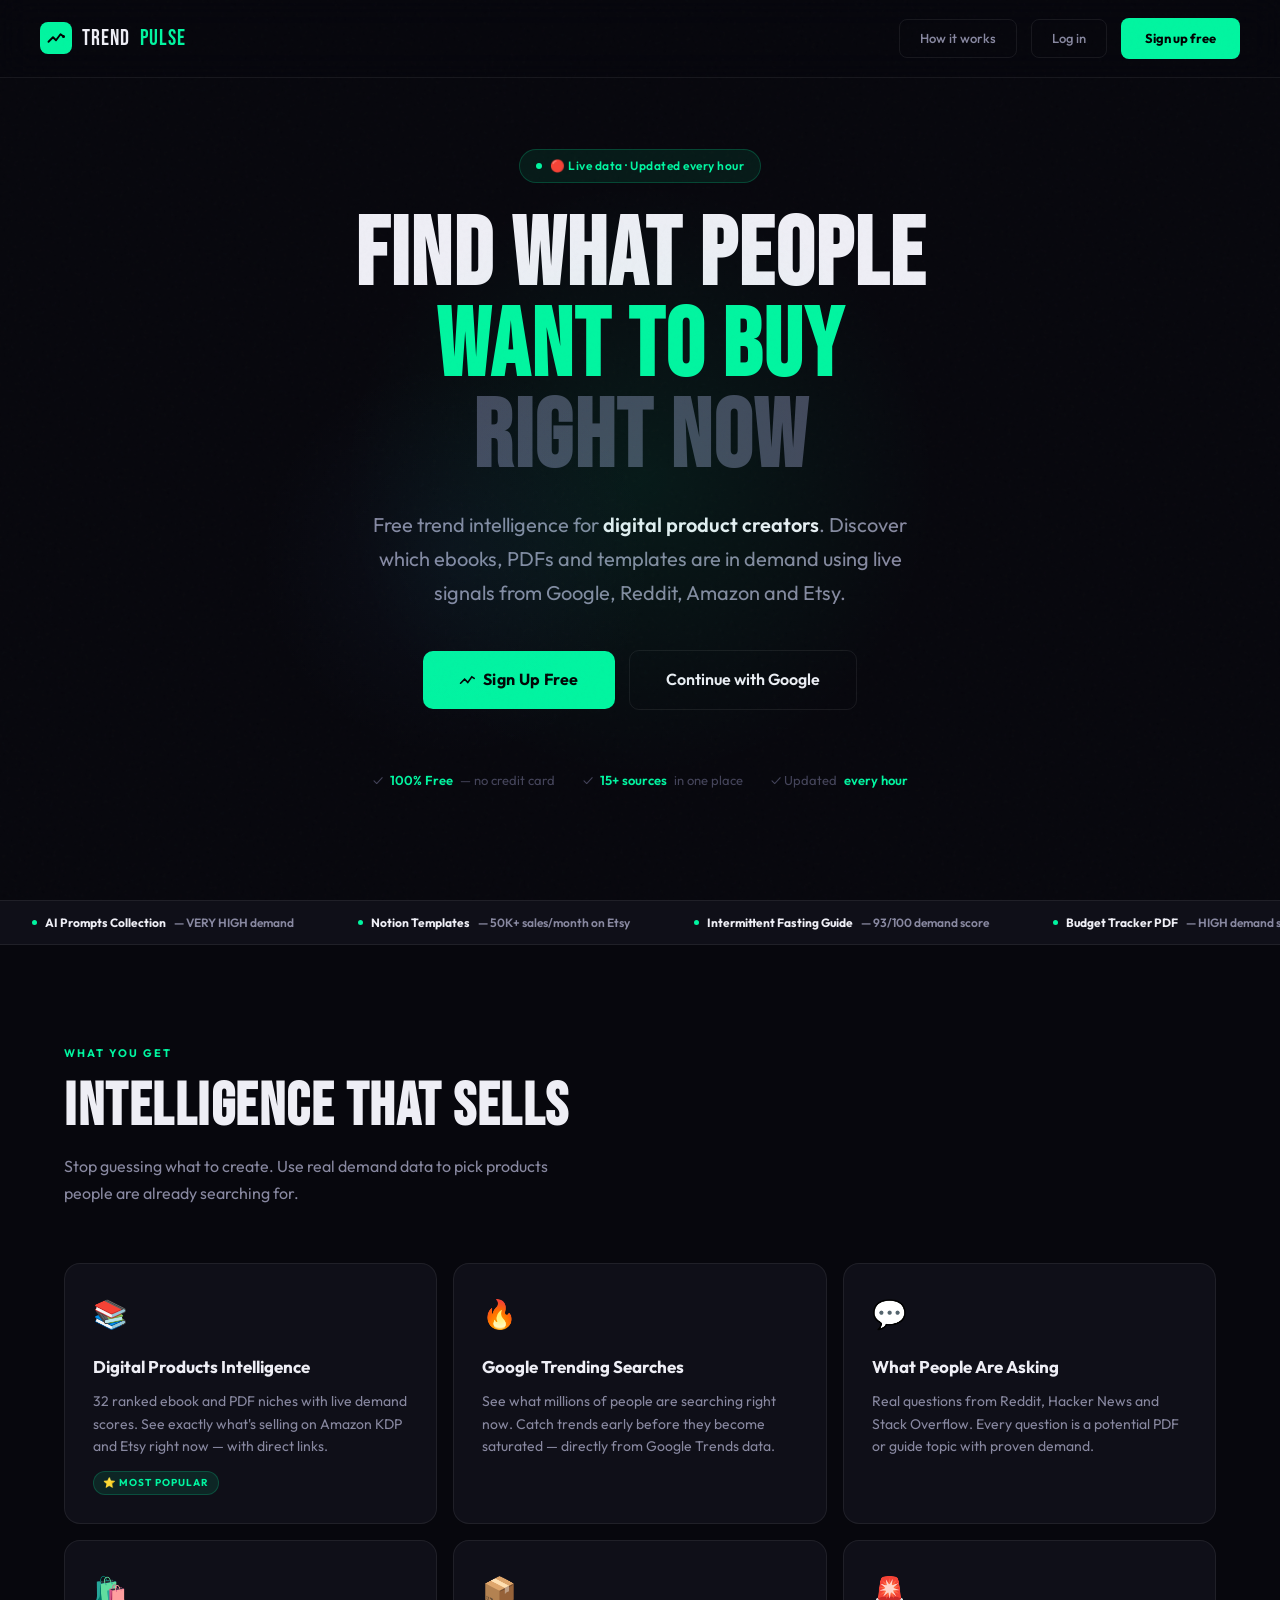
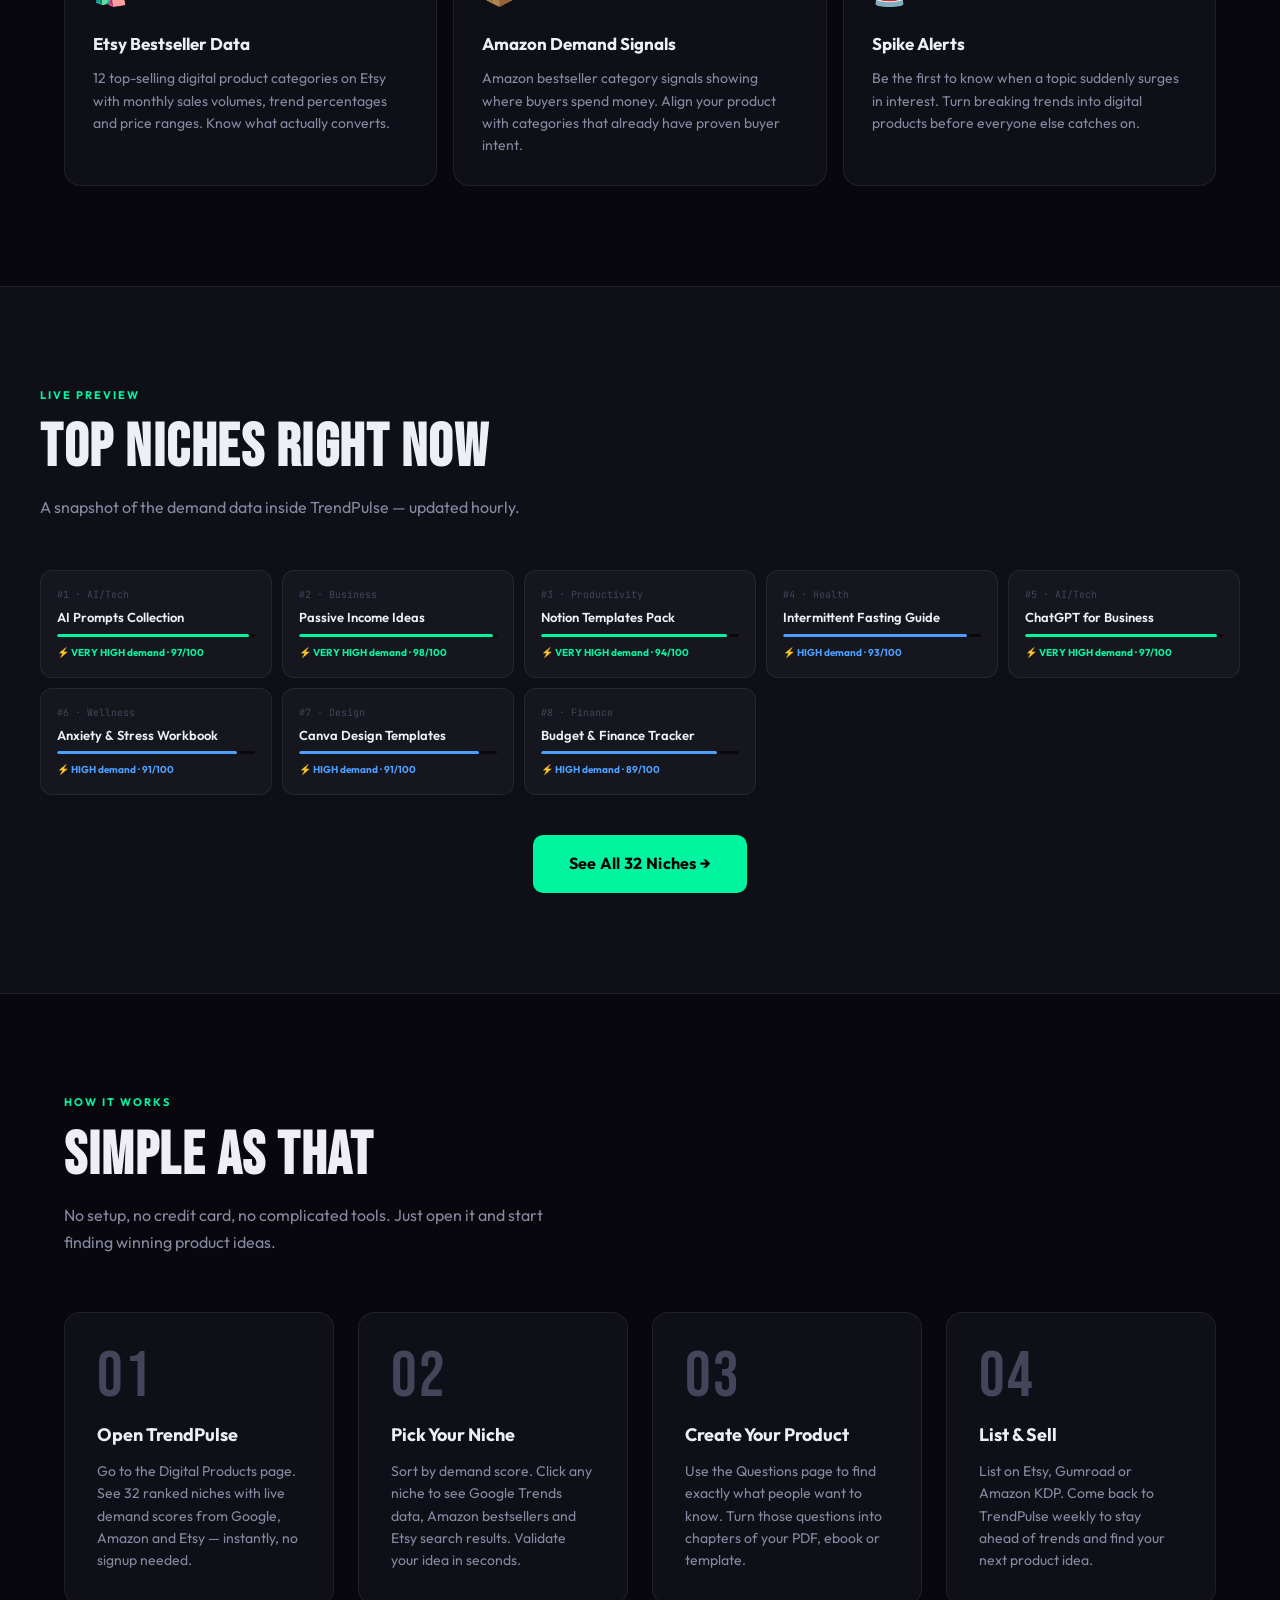
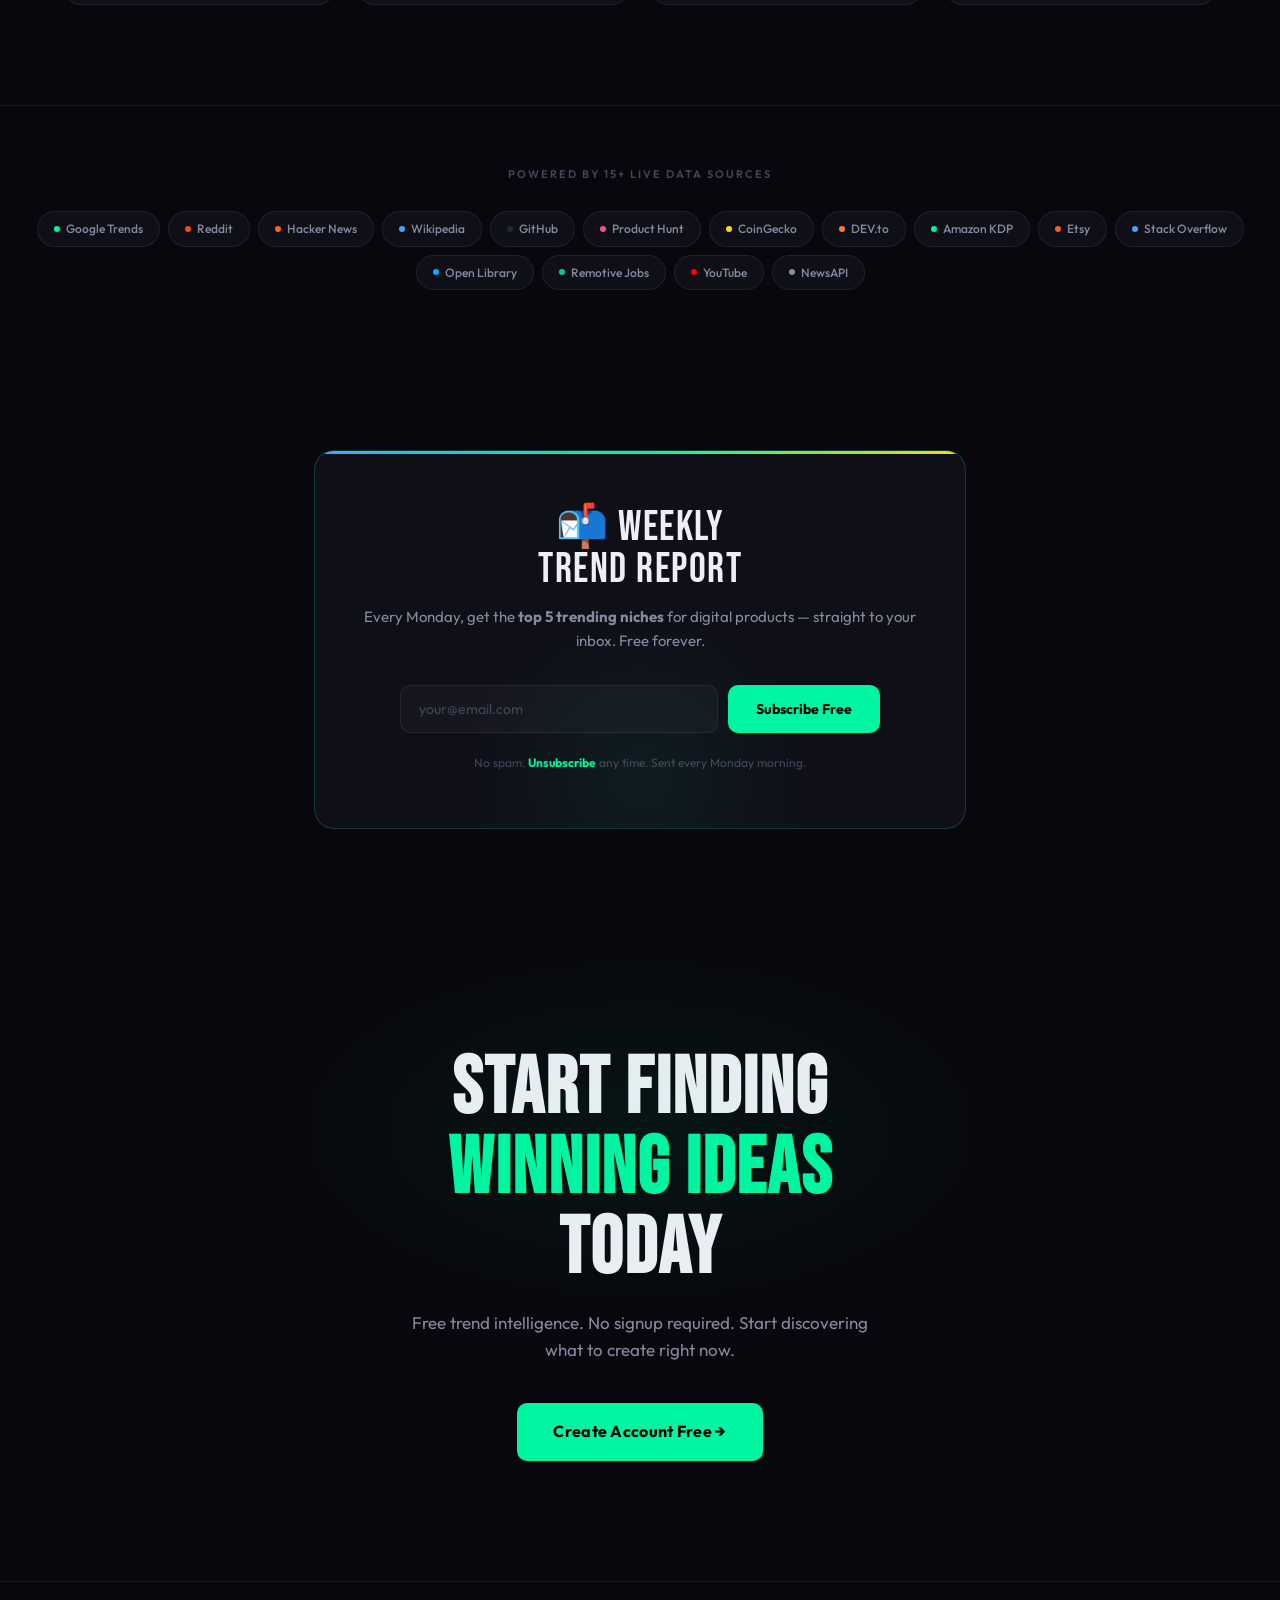
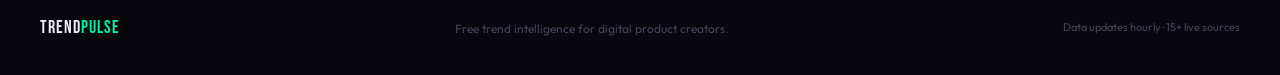
==== commit 76ec526e: "Add landing auth links and Google login" ====
--- a/frontend/landing.html
+++ b/frontend/landing.html
@@ -107,6 +107,19 @@
       font-family: var(--fb);
     }
     .btn-primary:hover { background: var(--accent2); transform: translateY(-1px); }
+    .btn-google {
+      padding: 9px 20px;
+      background: #fff;
+      color: #1f1f1f;
+      border: 1px solid rgba(255,255,255,0.2);
+      border-radius: 8px;
+      font-size: 13px;
+      font-weight: 700;
+      text-decoration: none;
+      transition: all .2s;
+      font-family: var(--fb);
+    }
+    .btn-google:hover { transform: translateY(-1px); box-shadow: 0 12px 30px rgba(0,0,0,.22); }
 
     /* ── HERO ── */
     .hero {
@@ -632,7 +645,8 @@
   </div>
   <div class="nav-cta">
     <a href="#how" class="btn-ghost">How it works</a>
-    <a href="dashboard.html" class="btn-primary">Launch App →</a>
+    <a href="/dashboard?auth=login" class="btn-ghost">Log in</a>
+    <a href="/dashboard?auth=register" class="btn-primary">Sign up free</a>
   </div>
 </nav>
 
@@ -651,11 +665,11 @@
       Free trend intelligence for <strong>digital product creators</strong>. Discover which ebooks, PDFs and templates are in demand using live signals from Google, Reddit, Amazon and Etsy.
     </p>
     <div class="hero-actions">
-      <a href="dashboard.html" class="btn-hero">
+      <a href="/dashboard?auth=register" class="btn-hero">
         <svg width="16" height="16" viewBox="0 0 20 20" fill="none"><polyline points="2,14 7,9 11,13 16,6 19,8" stroke="#000" stroke-width="2" stroke-linecap="round"/></svg>
-        Explore Trends Free
+        Sign Up Free
       </a>
-      <a href="#email" class="btn-hero-ghost">Get Weekly Report →</a>
+      <a href="/api/auth/google" class="btn-hero-ghost">Continue with Google</a>
     </div>
     <div class="hero-proof">
       <div class="proof-item">✓ <span>100% Free</span> — no credit card</div>
@@ -785,7 +799,7 @@
       </a>
     </div>
     <div style="text-align:center;margin-top:40px">
-      <a href="dashboard.html" class="btn-hero">See All 32 Niches →</a>
+      <a href="/dashboard?auth=register" class="btn-hero">See All 32 Niches →</a>
     </div>
   </div>
 </div>
@@ -862,7 +876,7 @@
 <div class="cta-section fade-up">
   <h2 class="cta-title">START FINDING<br><span style="color:var(--accent)">WINNING IDEAS</span><br>TODAY</h2>
   <p class="cta-sub">Free trend intelligence. No signup required. Start discovering what to create right now.</p>
-  <a href="dashboard.html" class="btn-hero">Launch TrendPulse Free →</a>
+  <a href="/dashboard?auth=register" class="btn-hero">Create Account Free →</a>
 </div>
 
 <!-- FOOTER -->
@@ -898,3 +912,4 @@
 </script>
 </body>
 </html>
+
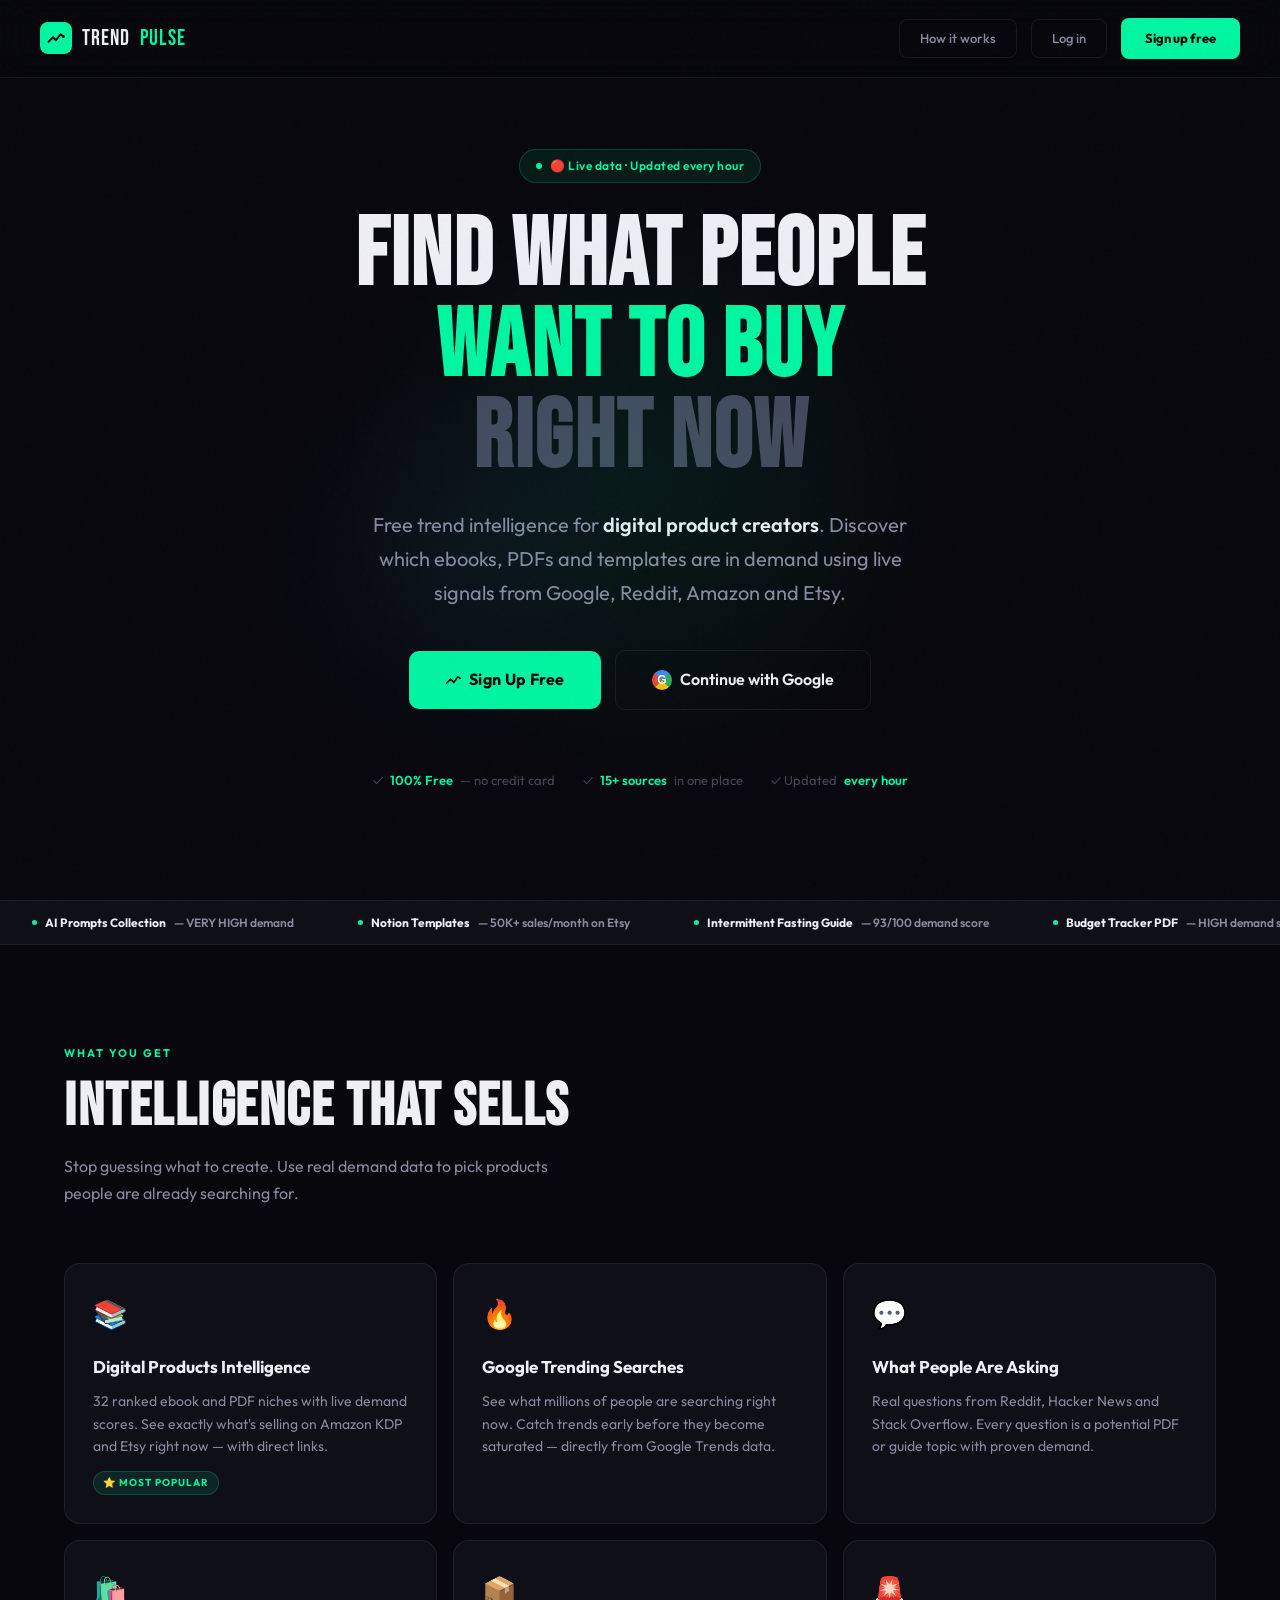
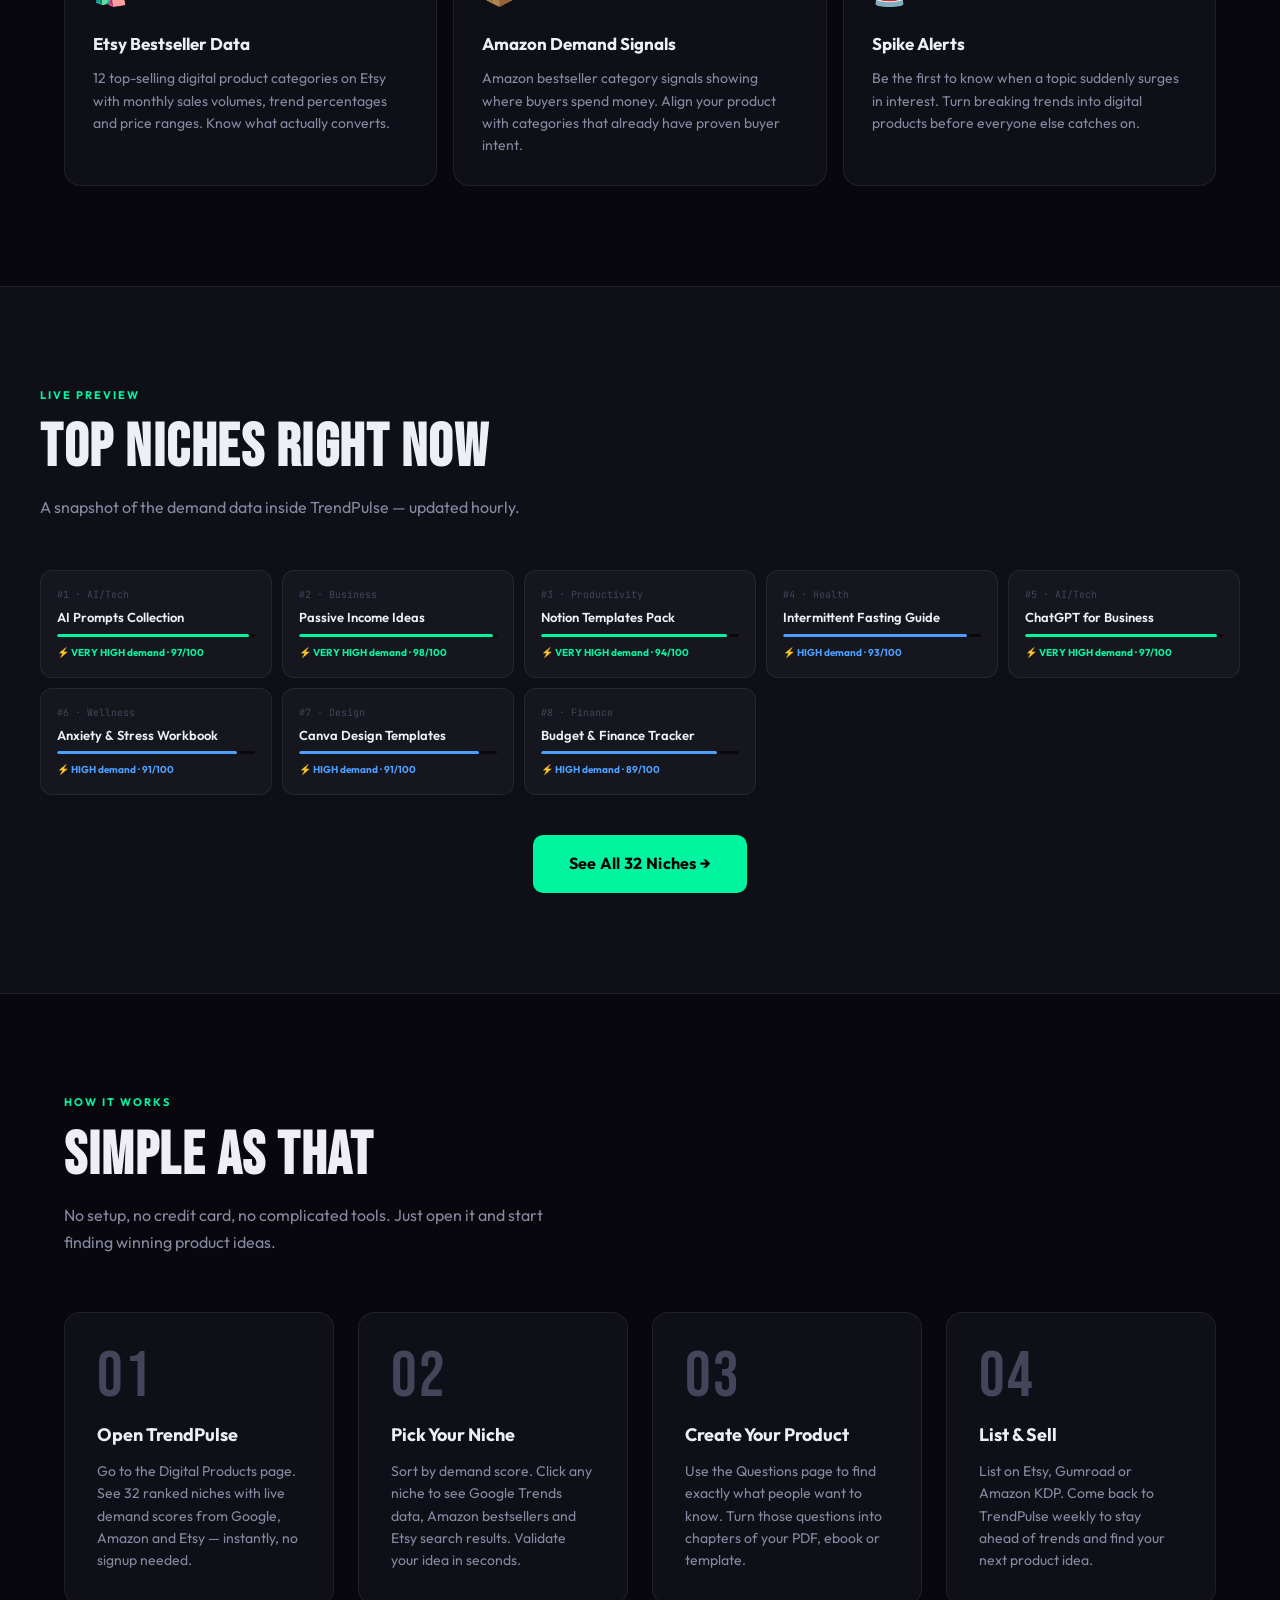
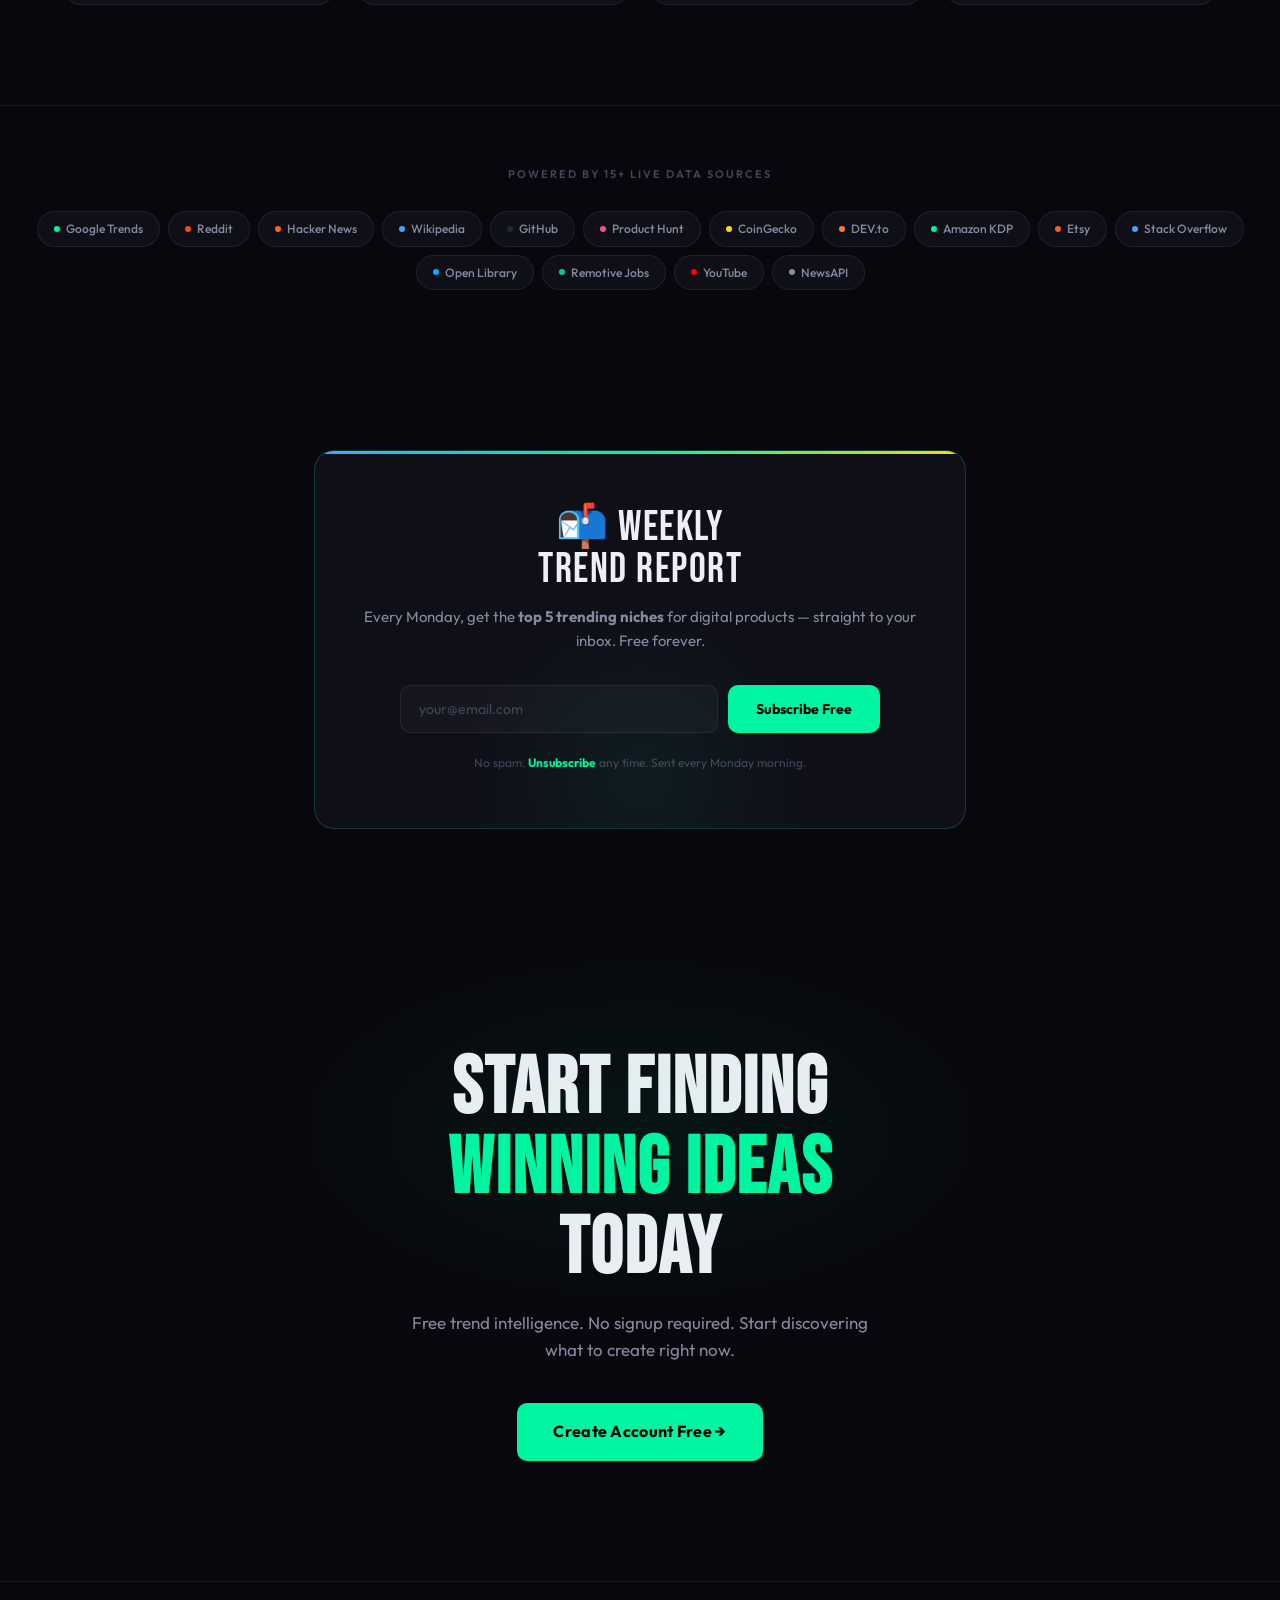
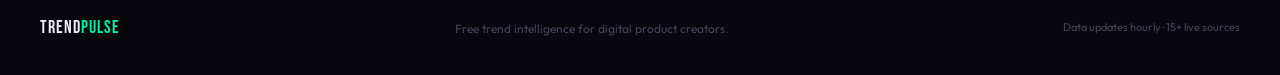
==== commit 1c2e1692: "Clean up Google login button" ====
--- a/frontend/landing.html
+++ b/frontend/landing.html
@@ -228,6 +228,7 @@
     .btn-hero-ghost {
       display: inline-flex;
       align-items: center;
+      justify-content: center;
       gap: 8px;
       padding: 16px 36px;
       background: transparent;
@@ -240,6 +241,21 @@
       cursor: pointer;
       transition: all .25s;
       font-family: var(--fb);
+    }
+    .google-mark {
+      width: 20px;
+      height: 20px;
+      border-radius: 50%;
+      display: inline-flex;
+      align-items: center;
+      justify-content: center;
+      background: conic-gradient(from -45deg,#4285f4 0 25%,#34a853 0 50%,#fbbc05 0 75%,#ea4335 0);
+      color: #fff;
+      font-size: 12px;
+      font-weight: 800;
+      font-family: Arial,sans-serif;
+      line-height: 1;
+      flex: 0 0 20px;
     }
     .btn-hero-ghost:hover { border-color: var(--text2); transform: translateY(-2px); }
     .hero-proof {
@@ -669,7 +685,7 @@
         <svg width="16" height="16" viewBox="0 0 20 20" fill="none"><polyline points="2,14 7,9 11,13 16,6 19,8" stroke="#000" stroke-width="2" stroke-linecap="round"/></svg>
         Sign Up Free
       </a>
-      <a href="/api/auth/google" class="btn-hero-ghost">Continue with Google</a>
+      <a href="/api/auth/google" class="btn-hero-ghost"><span class="google-mark" aria-hidden="true">G</span><span>Continue with Google</span></a>
     </div>
     <div class="hero-proof">
       <div class="proof-item">✓ <span>100% Free</span> — no credit card</div>
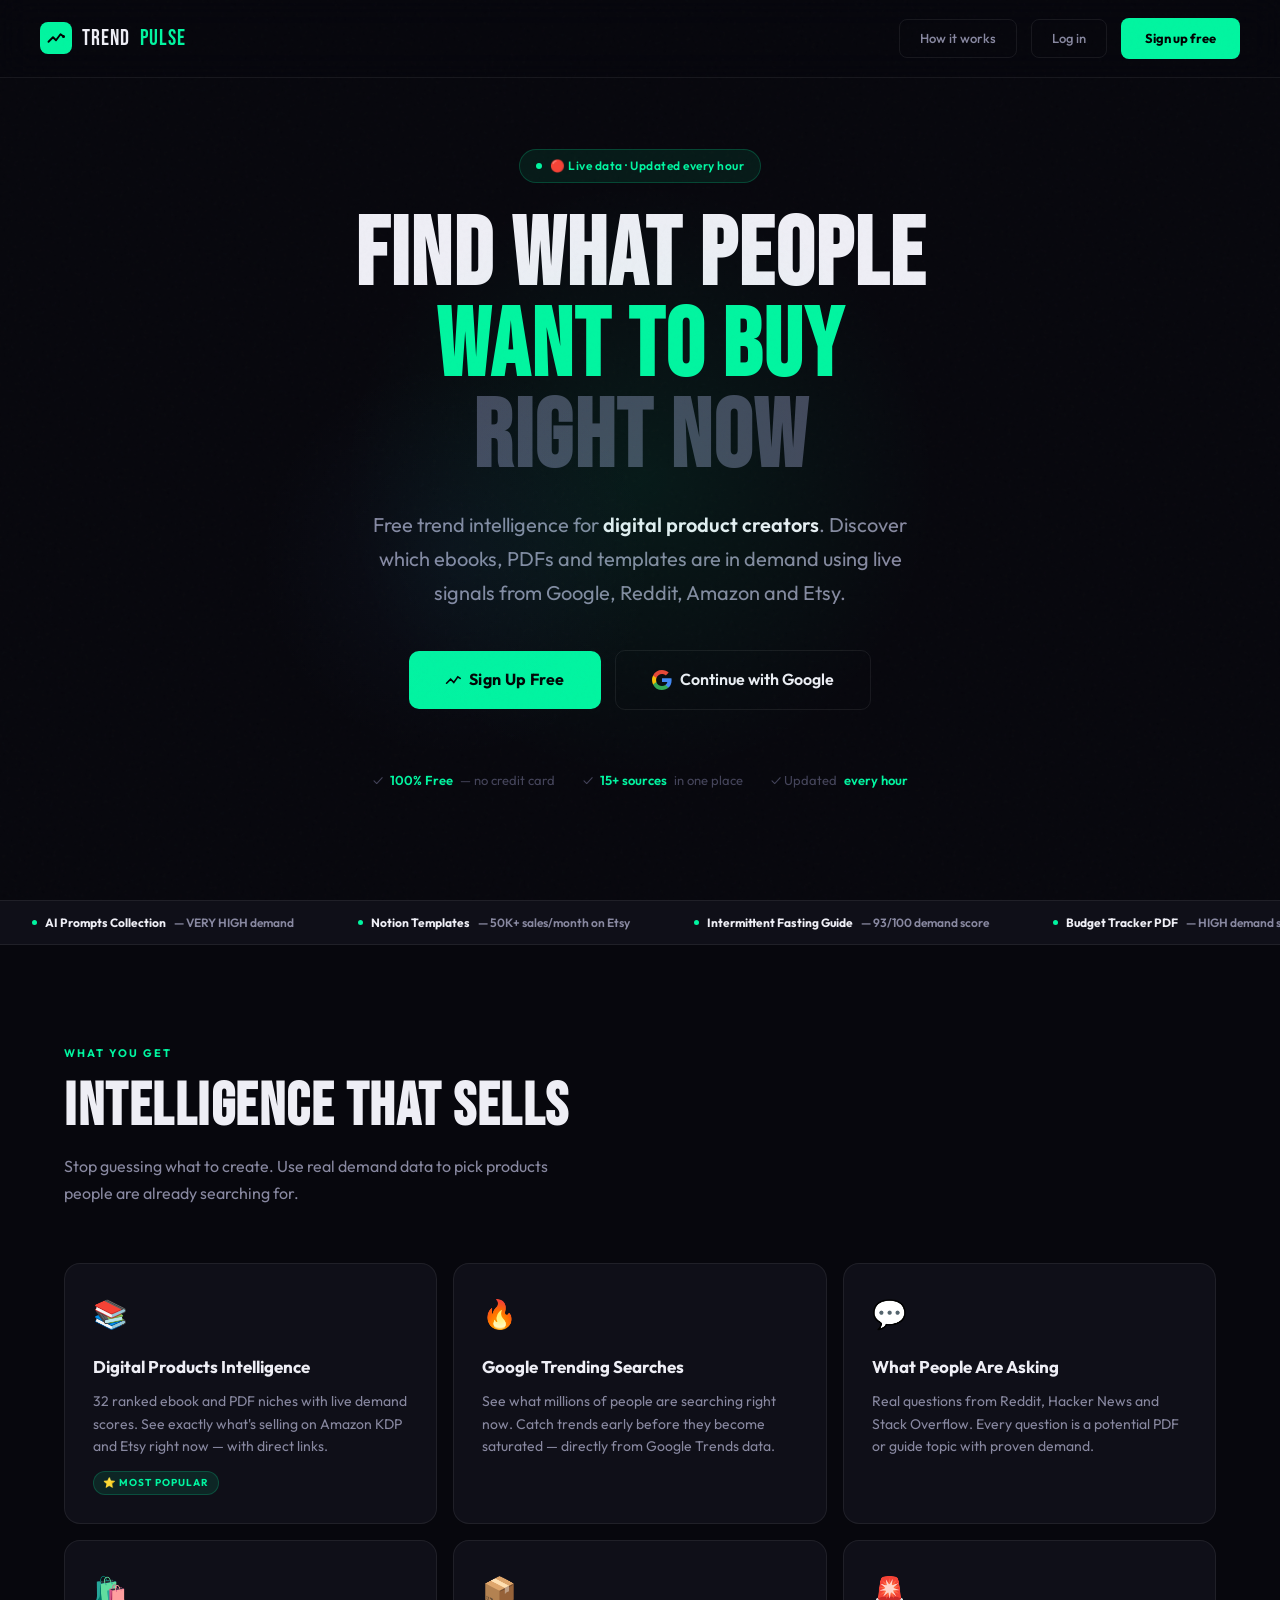
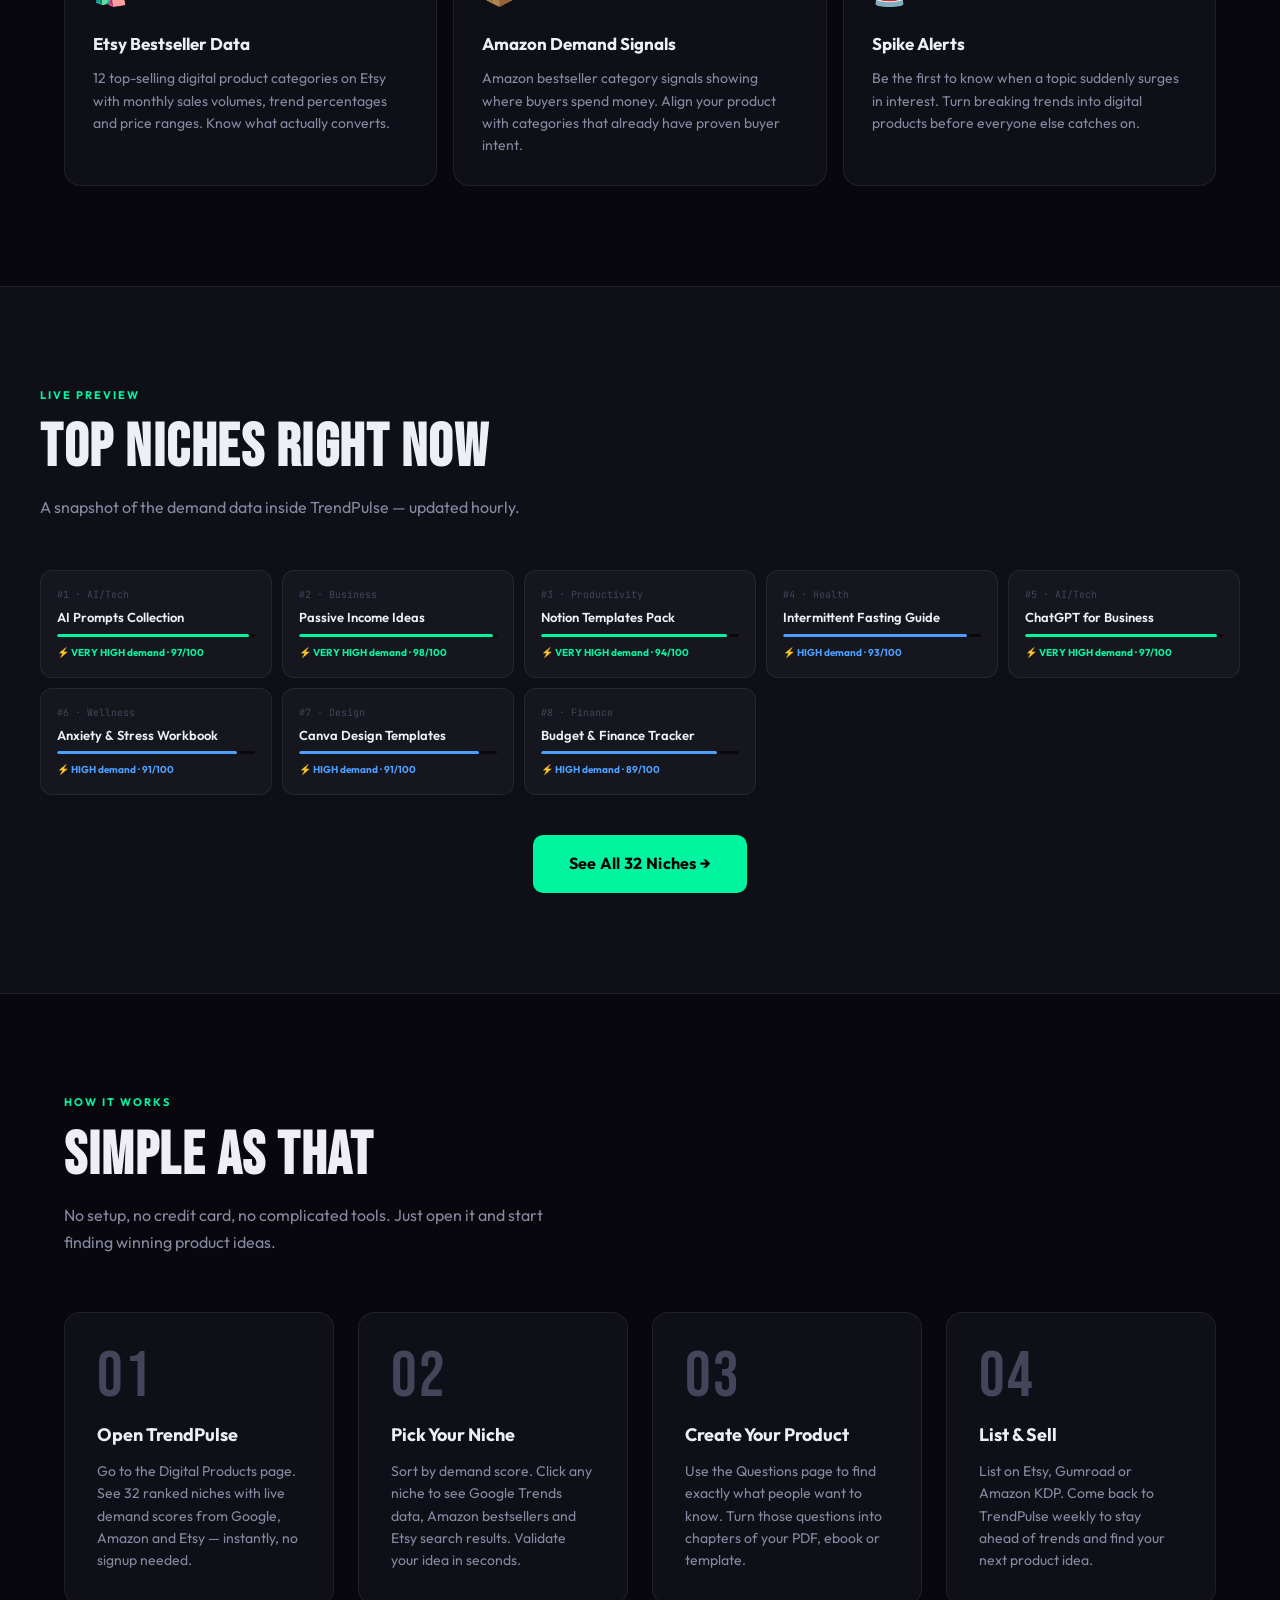
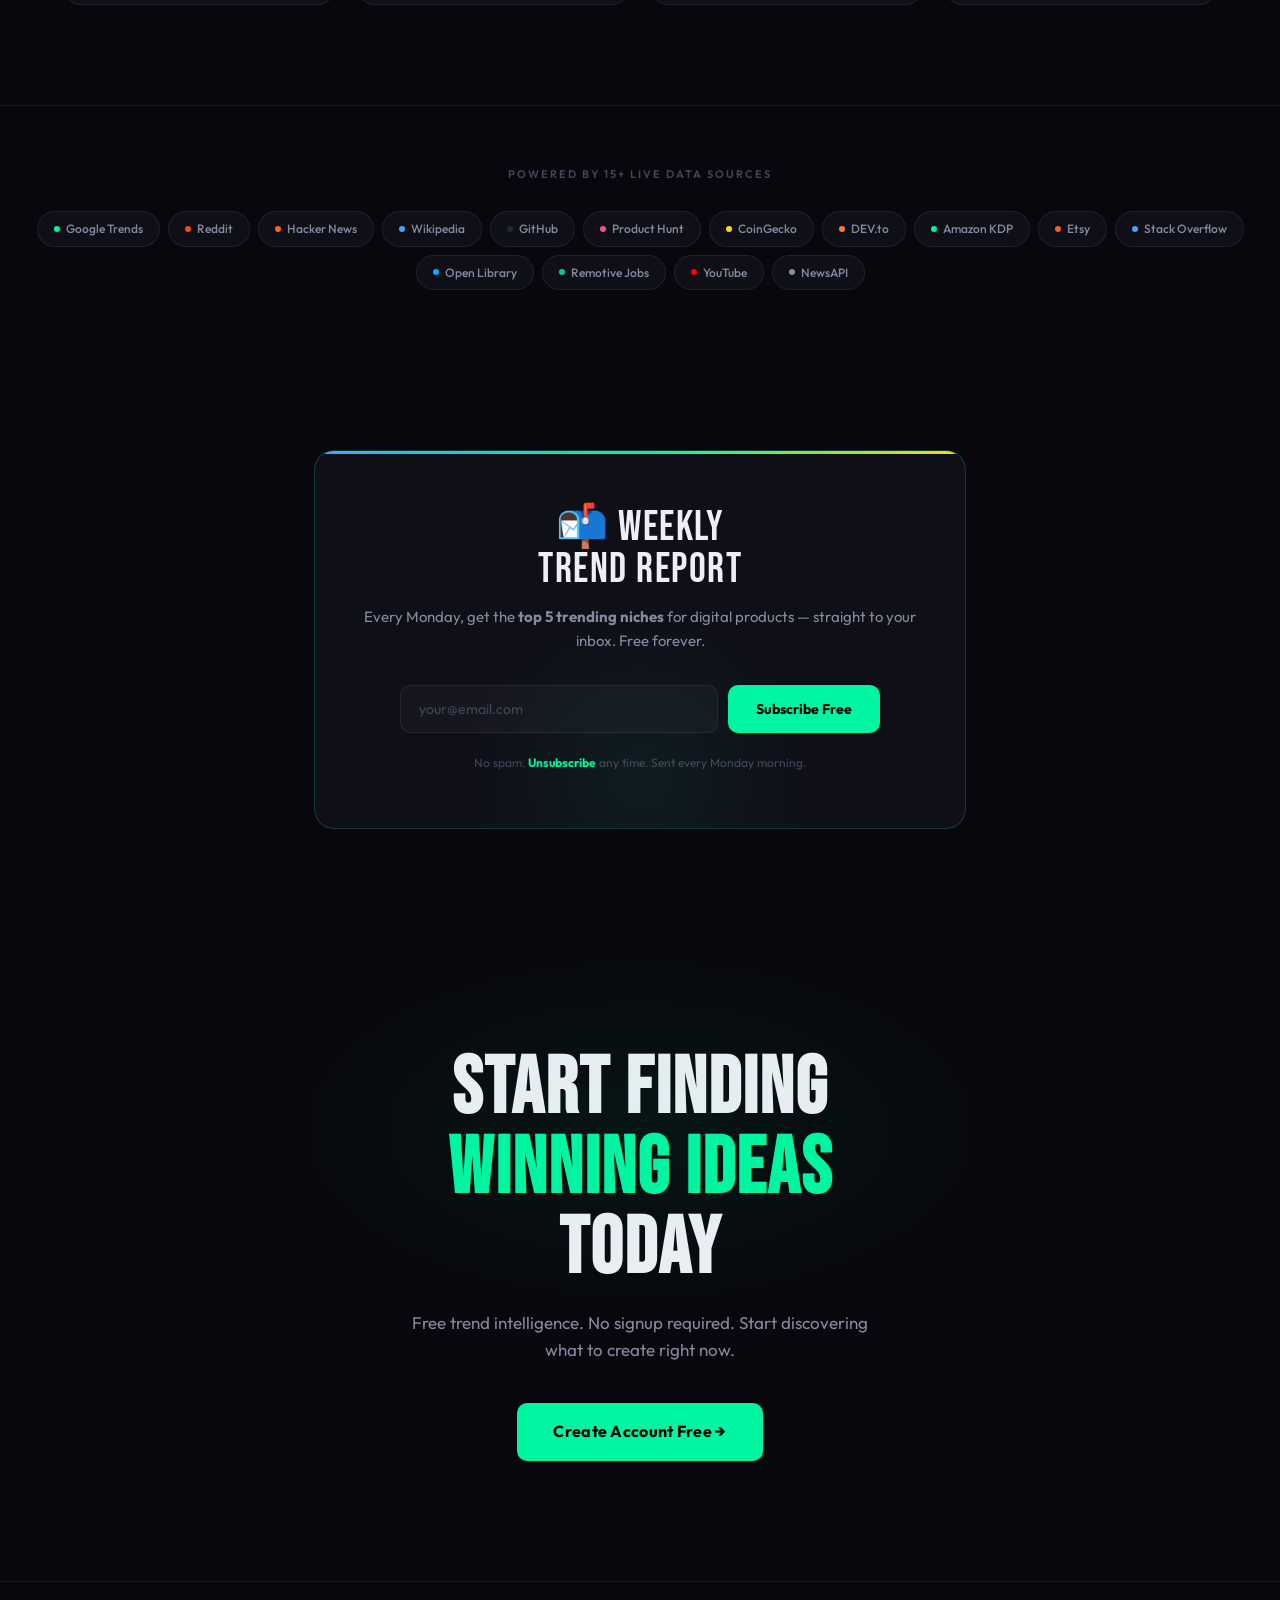
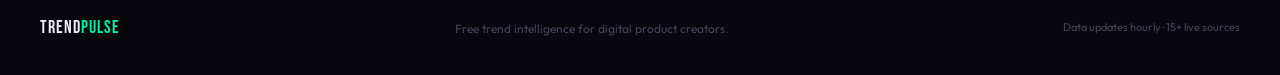
==== commit 7d6e413a: "Fix Google login config and icon" ====
--- a/frontend/landing.html
+++ b/frontend/landing.html
@@ -242,21 +242,7 @@
       transition: all .25s;
       font-family: var(--fb);
     }
-    .google-mark {
-      width: 20px;
-      height: 20px;
-      border-radius: 50%;
-      display: inline-flex;
-      align-items: center;
-      justify-content: center;
-      background: conic-gradient(from -45deg,#4285f4 0 25%,#34a853 0 50%,#fbbc05 0 75%,#ea4335 0);
-      color: #fff;
-      font-size: 12px;
-      font-weight: 800;
-      font-family: Arial,sans-serif;
-      line-height: 1;
-      flex: 0 0 20px;
-    }
+    .google-mark { width: 20px; height: 20px; flex: 0 0 20px; }
     .btn-hero-ghost:hover { border-color: var(--text2); transform: translateY(-2px); }
     .hero-proof {
       display: flex;
@@ -685,7 +671,7 @@
         <svg width="16" height="16" viewBox="0 0 20 20" fill="none"><polyline points="2,14 7,9 11,13 16,6 19,8" stroke="#000" stroke-width="2" stroke-linecap="round"/></svg>
         Sign Up Free
       </a>
-      <a href="/api/auth/google" class="btn-hero-ghost"><span class="google-mark" aria-hidden="true">G</span><span>Continue with Google</span></a>
+      <a href="/api/auth/google" class="btn-hero-ghost"><svg class="google-mark" aria-hidden="true" viewBox="0 0 18 18"><path fill="#4285F4" d="M17.64 9.2c0-.64-.06-1.25-.16-1.84H9v3.48h4.84a4.14 4.14 0 0 1-1.8 2.72v2.26h2.92c1.7-1.57 2.68-3.88 2.68-6.62z"/><path fill="#34A853" d="M9 18c2.43 0 4.47-.8 5.96-2.18l-2.92-2.26c-.8.54-1.84.86-3.04.86-2.34 0-4.33-1.58-5.04-3.72H.94v2.34A9 9 0 0 0 9 18z"/><path fill="#FBBC05" d="M3.96 10.7A5.4 5.4 0 0 1 3.68 9c0-.59.1-1.16.28-1.7V4.96H.94A9 9 0 0 0 0 9c0 1.45.34 2.82.94 4.04l3.02-2.34z"/><path fill="#EA4335" d="M9 3.58c1.32 0 2.5.45 3.44 1.35l2.58-2.58C13.46.9 11.43 0 9 0A9 9 0 0 0 .94 4.96L3.96 7.3C4.67 5.16 6.66 3.58 9 3.58z"/></svg><span>Continue with Google</span></a>
     </div>
     <div class="hero-proof">
       <div class="proof-item">✓ <span>100% Free</span> — no credit card</div>
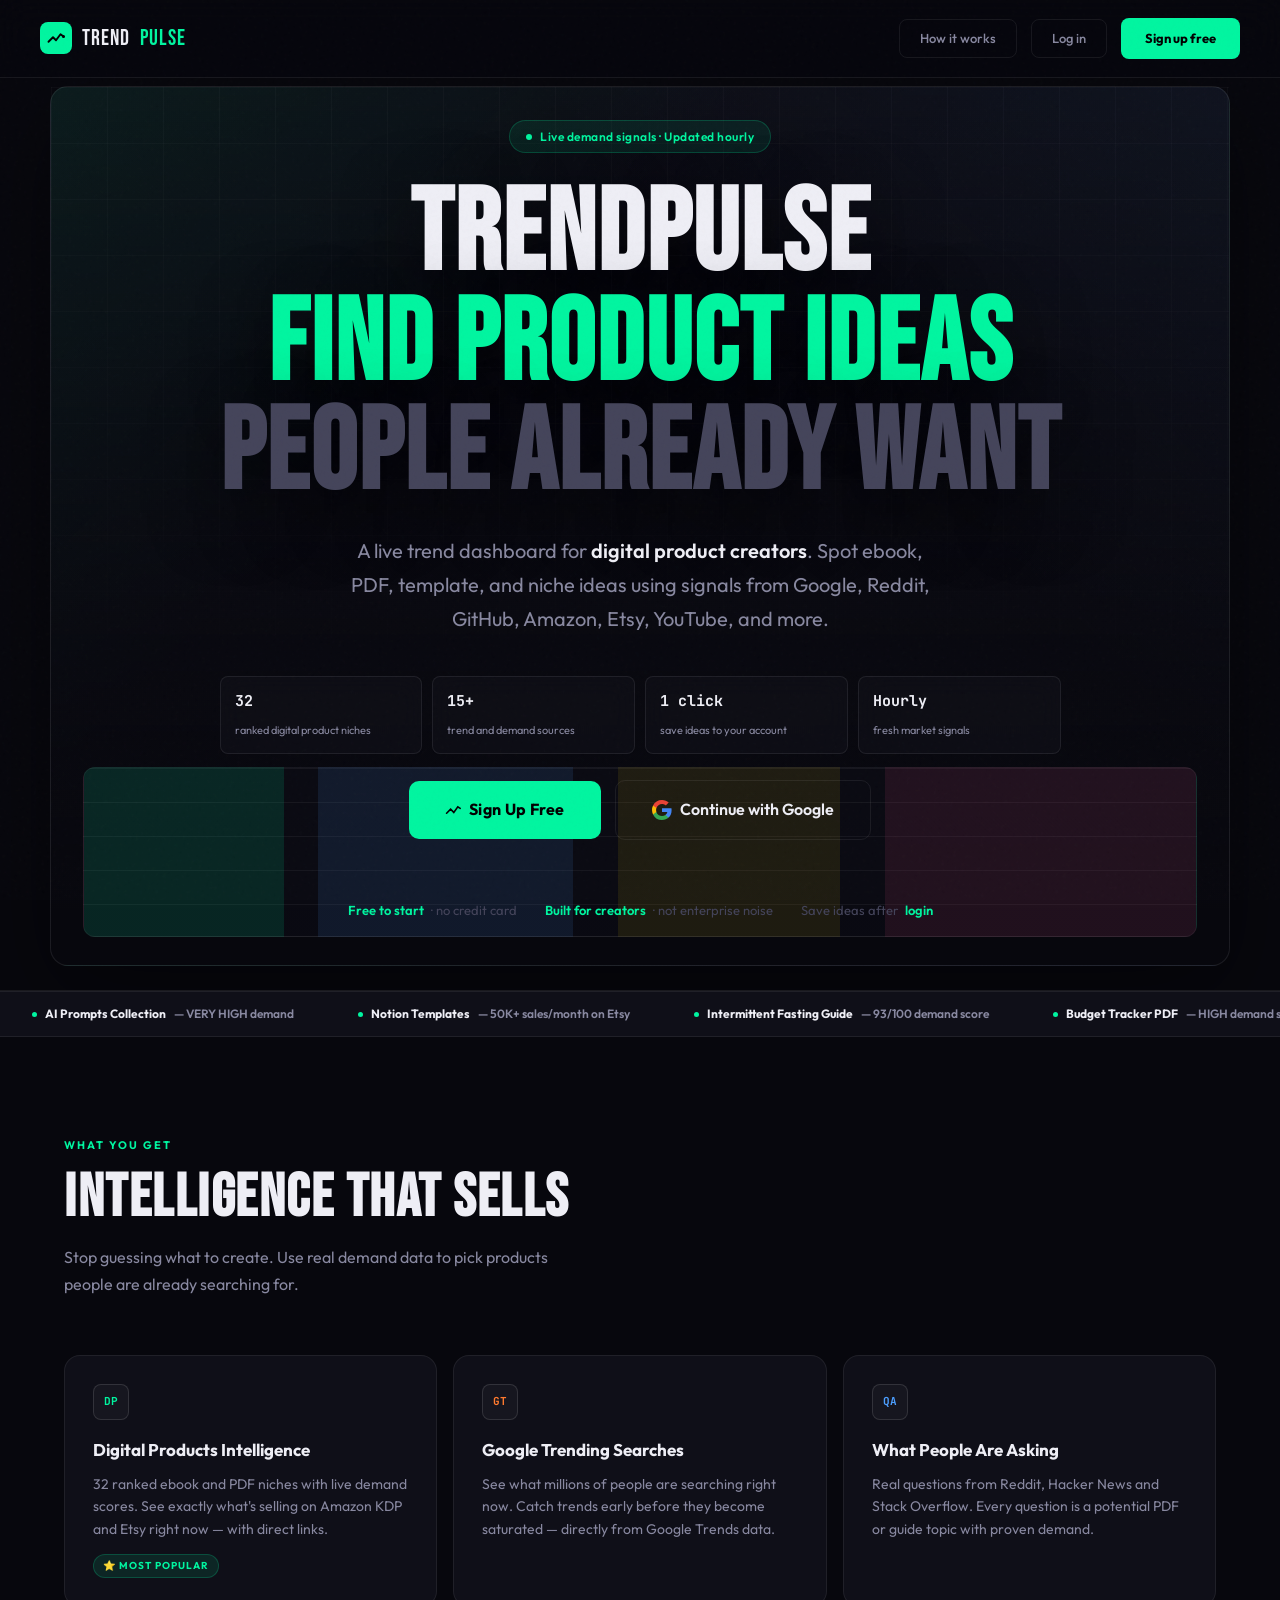
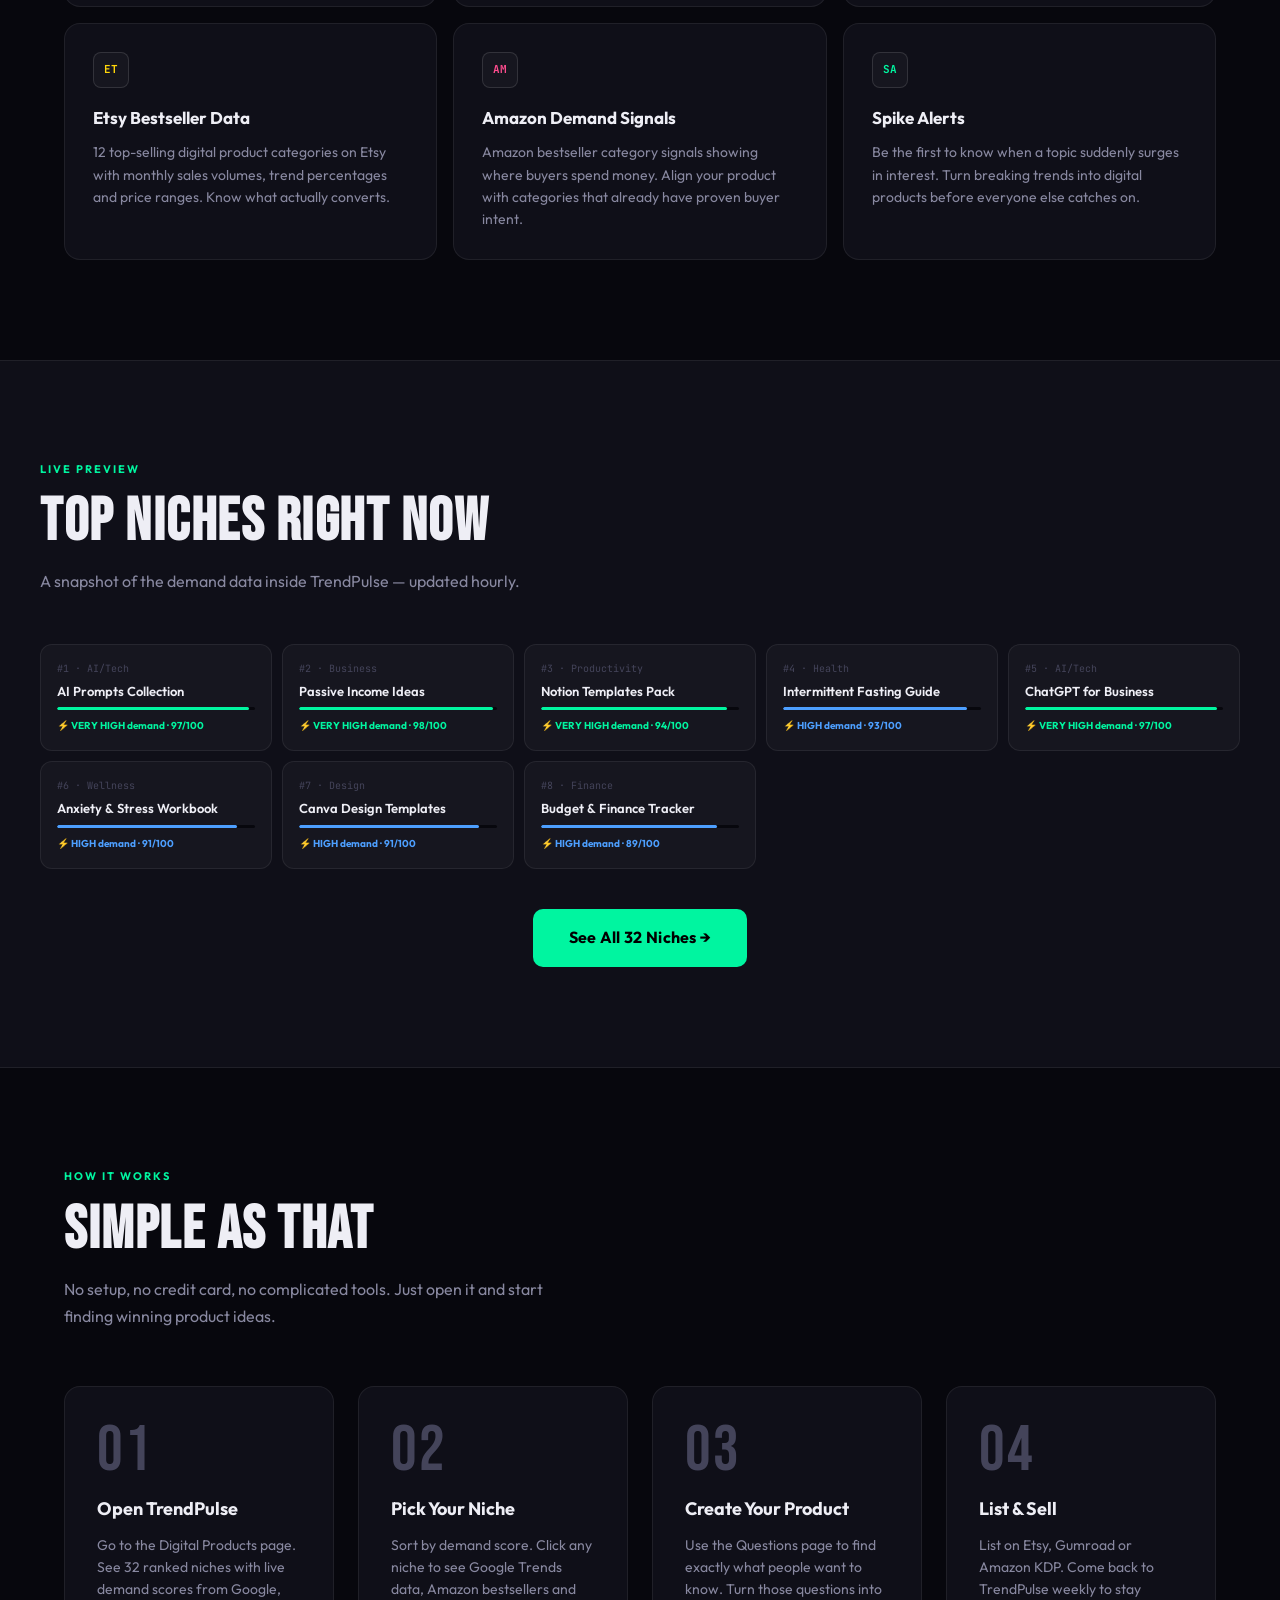
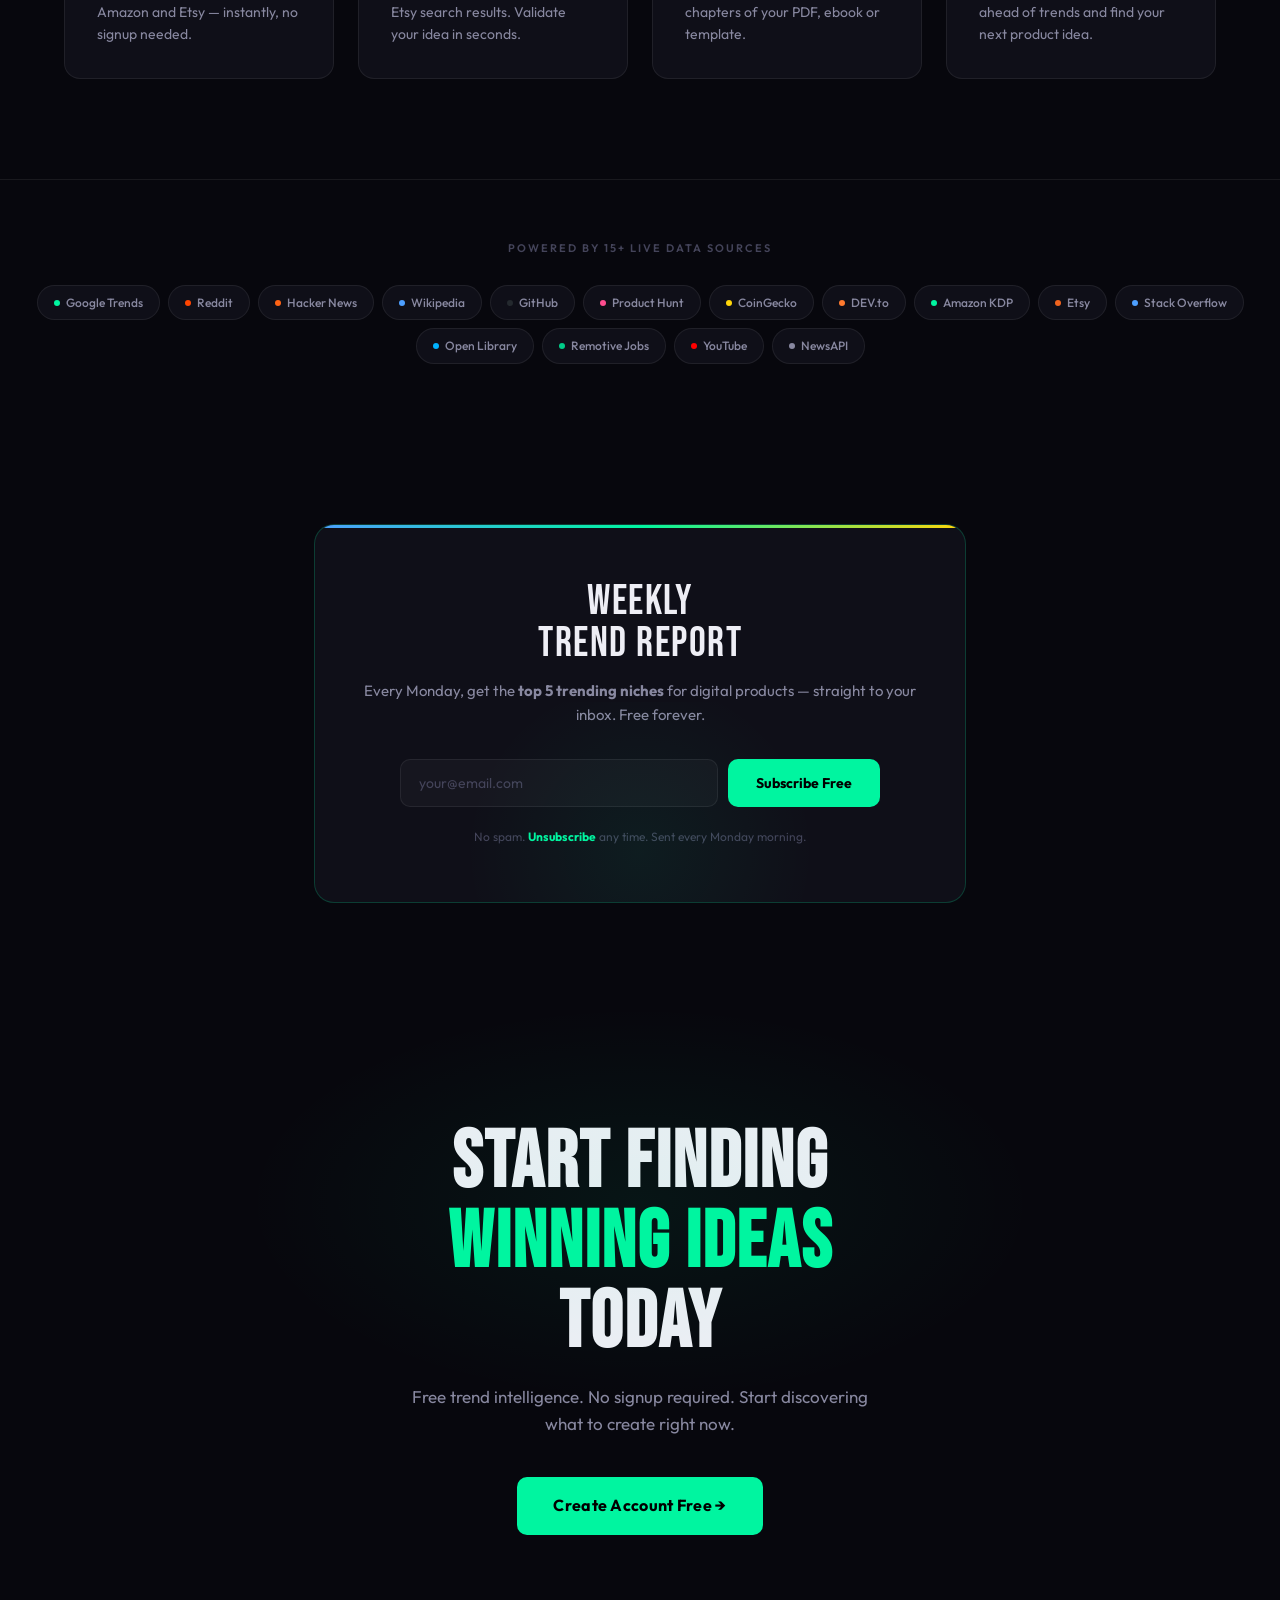
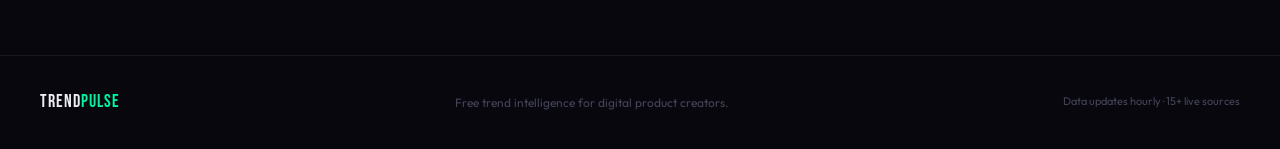
==== commit 8e09b4cb: "Improve TrendPulse marketing landing page" ====
--- a/frontend/landing.html
+++ b/frontend/landing.html
@@ -5,6 +5,21 @@
   <meta name="viewport" content="width=device-width,initial-scale=1.0"/>
   <title>TrendPulse — Discover What People Want to Buy</title>
   <meta name="description" content="Free trend intelligence for digital product creators. Find what PDFs, ebooks and templates are in demand right now using live data from Google, Reddit, Amazon and Etsy."/>
+  <script>
+    (() => {
+      const token = localStorage.getItem('tp_token');
+      if (!token) return;
+      try {
+        const encoded = (token.split('.')[1] || '').replace(/-/g, '+').replace(/_/g, '/');
+        const payload = JSON.parse(atob(encoded.padEnd(Math.ceil(encoded.length / 4) * 4, '=')));
+        const isExpired = payload.exp && payload.exp * 1000 <= Date.now();
+        if (!isExpired) window.location.replace('/dashboard');
+        else localStorage.removeItem('tp_token');
+      } catch(e) {
+        localStorage.removeItem('tp_token');
+      }
+    })();
+  </script>
   <link rel="preconnect" href="https://fonts.googleapis.com"/>
   <link href="https://fonts.googleapis.com/css2?family=Bebas+Neue&family=Outfit:wght@300;400;500;600;700&family=JetBrains+Mono:wght@400;500&display=swap" rel="stylesheet"/>
   <style>
@@ -123,34 +138,58 @@
 
     /* ── HERO ── */
     .hero {
-      min-height: 100vh;
+      min-height: 92vh;
       display: flex;
       align-items: center;
       justify-content: center;
       text-align: center;
-      padding: 120px 24px 80px;
+      padding: 120px 24px 70px;
       position: relative;
       overflow: hidden;
-    }
-    .hero-glow {
+      border-bottom: 1px solid var(--border);
+    }
+    .hero-dashboard-bg {
       position: absolute;
-      top: 20%;
-      left: 50%;
-      transform: translateX(-50%);
-      width: 600px;
-      height: 600px;
-      background: radial-gradient(circle, rgba(0,245,160,0.08) 0%, transparent 70%);
+      inset: 86px 24px 24px;
+      max-width: 1180px;
+      margin: 0 auto;
+      border: 1px solid rgba(255,255,255,0.09);
+      border-radius: 18px;
+      background:
+        linear-gradient(180deg, rgba(7,7,13,0.3), rgba(7,7,13,0.94)),
+        linear-gradient(135deg, rgba(0,245,160,0.10), transparent 34%),
+        linear-gradient(225deg, rgba(77,159,255,0.08), transparent 34%),
+        var(--bg2);
+      box-shadow: 0 28px 90px rgba(0,0,0,0.46);
+      opacity: 0.92;
       pointer-events: none;
     }
-    .hero-glow2 {
+    .hero-dashboard-bg::before {
+      content: '';
       position: absolute;
-      top: 40%;
-      left: 20%;
-      width: 400px;
-      height: 400px;
-      background: radial-gradient(circle, rgba(77,159,255,0.05) 0%, transparent 70%);
-      pointer-events: none;
-    }
+      inset: 0;
+      background-image:
+        linear-gradient(rgba(255,255,255,0.04) 1px, transparent 1px),
+        linear-gradient(90deg, rgba(255,255,255,0.04) 1px, transparent 1px);
+      background-size: 56px 56px;
+      mask-image: linear-gradient(to bottom, rgba(0,0,0,0.7), transparent 80%);
+    }
+    .hero-dashboard-bg::after {
+      content: '';
+      position: absolute;
+      left: 32px;
+      right: 32px;
+      bottom: 28px;
+      height: 170px;
+      border: 1px solid rgba(255,255,255,0.08);
+      border-radius: 12px;
+      background:
+        linear-gradient(90deg, rgba(0,245,160,0.18) 0 18%, transparent 18% 21%, rgba(77,159,255,0.16) 21% 44%, transparent 44% 48%, rgba(255,214,10,0.13) 48% 68%, transparent 68% 72%, rgba(255,77,143,0.14) 72% 100%),
+        repeating-linear-gradient(180deg, rgba(255,255,255,0.08) 0 1px, transparent 1px 34px),
+        rgba(15,15,24,0.72);
+      opacity: 0.72;
+    }
+    .hero-content { position: relative; z-index: 1; max-width: 930px; }
     .hero-badge {
       display: inline-flex;
       align-items: center;
@@ -178,11 +217,11 @@
     }
     .hero-title {
       font-family: var(--fd);
-      font-size: clamp(52px, 8vw, 96px);
+      font-size: clamp(58px, 9vw, 116px);
       line-height: 0.95;
       letter-spacing: 2px;
       margin-bottom: 24px;
-      max-width: 900px;
+      text-shadow: 0 24px 70px rgba(0,0,0,0.6);
     }
     .hero-title .accent { color: var(--accent); }
     .hero-title .dim { color: var(--text3); }
@@ -260,6 +299,30 @@
     }
     .proof-item span { color: var(--accent); font-weight: 600; }
 
+    .showcase-strip {
+      display: grid;
+      grid-template-columns: repeat(4, minmax(0,1fr));
+      gap: 10px;
+      max-width: 960px;
+      margin: 0 auto 26px;
+      text-align: left;
+    }
+    .showcase-stat {
+      background: rgba(15,15,24,0.74);
+      border: 1px solid rgba(255,255,255,0.08);
+      border-radius: 8px;
+      padding: 12px 14px;
+      backdrop-filter: blur(12px);
+    }
+    .showcase-stat strong {
+      display: block;
+      color: var(--text);
+      font-family: var(--fm);
+      font-size: 15px;
+      margin-bottom: 3px;
+    }
+    .showcase-stat span { color: var(--text2); font-size: 11px; }
+
     /* ── TICKER ── */
     .ticker-wrap {
       overflow: hidden;
@@ -344,9 +407,19 @@
     .feature-card:hover { border-color: rgba(255,255,255,0.15); transform: translateY(-4px); }
     .feature-card:hover::before { opacity: 1; }
     .feature-icon {
-      font-size: 28px;
+      width: 36px;
+      height: 36px;
+      border: 1px solid rgba(255,255,255,0.12);
+      border-radius: 8px;
+      display: inline-flex;
+      align-items: center;
+      justify-content: center;
+      color: var(--accent-color, var(--accent));
+      background: rgba(255,255,255,0.03);
+      font-family: var(--fm);
+      font-size: 11px;
+      font-weight: 700;
       margin-bottom: 16px;
-      display: block;
     }
     .feature-title {
       font-size: 17px;
@@ -626,6 +699,12 @@
 
     @media (max-width: 640px) {
       nav { padding: 14px 20px; }
+      .nav-cta { gap: 8px; }
+      .nav-cta .btn-ghost:first-child { display: none; }
+      .btn-ghost, .btn-primary { padding: 8px 12px; }
+      .hero { min-height: 88vh; padding-top: 104px; }
+      .hero-dashboard-bg { inset: 72px 10px 14px; border-radius: 12px; }
+      .showcase-strip { grid-template-columns: repeat(2, minmax(0,1fr)); }
       .email-card { padding: 36px 24px; }
       .email-form { flex-direction: column; }
       footer { flex-direction: column; text-align: center; }
@@ -654,18 +733,23 @@
 
 <!-- HERO -->
 <section class="hero">
-  <div class="hero-glow"></div>
-  <div class="hero-glow2"></div>
-  <div>
-    <div class="hero-badge">🔴 Live data · Updated every hour</div>
+  <div class="hero-dashboard-bg"></div>
+  <div class="hero-content">
+    <div class="hero-badge">Live demand signals · Updated hourly</div>
     <h1 class="hero-title">
-      Find What People<br>
-      <span class="accent">Want to Buy</span><br>
-      <span class="dim">Right Now</span>
+      TrendPulse<br>
+      <span class="accent">Find Product Ideas</span><br>
+      <span class="dim">People Already Want</span>
     </h1>
     <p class="hero-sub">
-      Free trend intelligence for <strong>digital product creators</strong>. Discover which ebooks, PDFs and templates are in demand using live signals from Google, Reddit, Amazon and Etsy.
+      A live trend dashboard for <strong>digital product creators</strong>. Spot ebook, PDF, template, and niche ideas using signals from Google, Reddit, GitHub, Amazon, Etsy, YouTube, and more.
     </p>
+    <div class="showcase-strip">
+      <div class="showcase-stat"><strong>32</strong><span>ranked digital product niches</span></div>
+      <div class="showcase-stat"><strong>15+</strong><span>trend and demand sources</span></div>
+      <div class="showcase-stat"><strong>1 click</strong><span>save ideas to your account</span></div>
+      <div class="showcase-stat"><strong>Hourly</strong><span>fresh market signals</span></div>
+    </div>
     <div class="hero-actions">
       <a href="/dashboard?auth=register" class="btn-hero">
         <svg width="16" height="16" viewBox="0 0 20 20" fill="none"><polyline points="2,14 7,9 11,13 16,6 19,8" stroke="#000" stroke-width="2" stroke-linecap="round"/></svg>
@@ -674,9 +758,9 @@
       <a href="/api/auth/google" class="btn-hero-ghost"><svg class="google-mark" aria-hidden="true" viewBox="0 0 18 18"><path fill="#4285F4" d="M17.64 9.2c0-.64-.06-1.25-.16-1.84H9v3.48h4.84a4.14 4.14 0 0 1-1.8 2.72v2.26h2.92c1.7-1.57 2.68-3.88 2.68-6.62z"/><path fill="#34A853" d="M9 18c2.43 0 4.47-.8 5.96-2.18l-2.92-2.26c-.8.54-1.84.86-3.04.86-2.34 0-4.33-1.58-5.04-3.72H.94v2.34A9 9 0 0 0 9 18z"/><path fill="#FBBC05" d="M3.96 10.7A5.4 5.4 0 0 1 3.68 9c0-.59.1-1.16.28-1.7V4.96H.94A9 9 0 0 0 0 9c0 1.45.34 2.82.94 4.04l3.02-2.34z"/><path fill="#EA4335" d="M9 3.58c1.32 0 2.5.45 3.44 1.35l2.58-2.58C13.46.9 11.43 0 9 0A9 9 0 0 0 .94 4.96L3.96 7.3C4.67 5.16 6.66 3.58 9 3.58z"/></svg><span>Continue with Google</span></a>
     </div>
     <div class="hero-proof">
-      <div class="proof-item">✓ <span>100% Free</span> — no credit card</div>
-      <div class="proof-item">✓ <span>15+ sources</span> in one place</div>
-      <div class="proof-item">✓ Updated <span>every hour</span></div>
+      <div class="proof-item"><span>Free to start</span> · no credit card</div>
+      <div class="proof-item"><span>Built for creators</span> · not enterprise noise</div>
+      <div class="proof-item">Save ideas after <span>login</span></div>
     </div>
   </div>
 </section>
@@ -711,33 +795,33 @@
   <p class="section-sub">Stop guessing what to create. Use real demand data to pick products people are already searching for.</p>
   <div class="features-grid">
     <div class="feature-card" style="--accent-color: var(--accent)">
-      <span class="feature-icon">📚</span>
+      <span class="feature-icon">DP</span>
       <div class="feature-title">Digital Products Intelligence</div>
       <div class="feature-desc">32 ranked ebook and PDF niches with live demand scores. See exactly what's selling on Amazon KDP and Etsy right now — with direct links.</div>
       <div class="feature-tag">⭐ Most Popular</div>
     </div>
     <div class="feature-card" style="--accent-color: var(--orange)">
-      <span class="feature-icon">🔥</span>
+      <span class="feature-icon">GT</span>
       <div class="feature-title">Google Trending Searches</div>
       <div class="feature-desc">See what millions of people are searching right now. Catch trends early before they become saturated — directly from Google Trends data.</div>
     </div>
     <div class="feature-card" style="--accent-color: var(--blue)">
-      <span class="feature-icon">💬</span>
+      <span class="feature-icon">QA</span>
       <div class="feature-title">What People Are Asking</div>
       <div class="feature-desc">Real questions from Reddit, Hacker News and Stack Overflow. Every question is a potential PDF or guide topic with proven demand.</div>
     </div>
     <div class="feature-card" style="--accent-color: var(--yellow)">
-      <span class="feature-icon">🛍️</span>
+      <span class="feature-icon">ET</span>
       <div class="feature-title">Etsy Bestseller Data</div>
       <div class="feature-desc">12 top-selling digital product categories on Etsy with monthly sales volumes, trend percentages and price ranges. Know what actually converts.</div>
     </div>
     <div class="feature-card" style="--accent-color: var(--pink)">
-      <span class="feature-icon">📦</span>
+      <span class="feature-icon">AM</span>
       <div class="feature-title">Amazon Demand Signals</div>
       <div class="feature-desc">Amazon bestseller category signals showing where buyers spend money. Align your product with categories that already have proven buyer intent.</div>
     </div>
     <div class="feature-card" style="--accent-color: var(--accent)">
-      <span class="feature-icon">🚨</span>
+      <span class="feature-icon">SA</span>
       <div class="feature-title">Spike Alerts</div>
       <div class="feature-desc">Be the first to know when a topic suddenly surges in interest. Turn breaking trends into digital products before everyone else catches on.</div>
     </div>
@@ -751,49 +835,49 @@
     <h2 class="section-title">Top Niches Right Now</h2>
     <p class="section-sub" style="margin-bottom:0">A snapshot of the demand data inside TrendPulse — updated hourly.</p>
     <div class="niches-grid">
-      <a href="dashboard.html" class="niche-card">
+      <a href="/dashboard" class="niche-card">
         <div class="niche-rank">#1 · AI/Tech</div>
         <div class="niche-name">AI Prompts Collection</div>
         <div class="niche-bar"><div class="niche-fill" style="width:97%;background:#00f5a0"></div></div>
         <div class="niche-signal" style="color:#00f5a0">⚡ VERY HIGH demand · 97/100</div>
       </a>
-      <a href="dashboard.html" class="niche-card">
+      <a href="/dashboard" class="niche-card">
         <div class="niche-rank">#2 · Business</div>
         <div class="niche-name">Passive Income Ideas</div>
         <div class="niche-bar"><div class="niche-fill" style="width:98%;background:#00f5a0"></div></div>
         <div class="niche-signal" style="color:#00f5a0">⚡ VERY HIGH demand · 98/100</div>
       </a>
-      <a href="dashboard.html" class="niche-card">
+      <a href="/dashboard" class="niche-card">
         <div class="niche-rank">#3 · Productivity</div>
         <div class="niche-name">Notion Templates Pack</div>
         <div class="niche-bar"><div class="niche-fill" style="width:94%;background:#00f5a0"></div></div>
         <div class="niche-signal" style="color:#00f5a0">⚡ VERY HIGH demand · 94/100</div>
       </a>
-      <a href="dashboard.html" class="niche-card">
+      <a href="/dashboard" class="niche-card">
         <div class="niche-rank">#4 · Health</div>
         <div class="niche-name">Intermittent Fasting Guide</div>
         <div class="niche-bar"><div class="niche-fill" style="width:93%;background:#4d9fff"></div></div>
         <div class="niche-signal" style="color:#4d9fff">⚡ HIGH demand · 93/100</div>
       </a>
-      <a href="dashboard.html" class="niche-card">
+      <a href="/dashboard" class="niche-card">
         <div class="niche-rank">#5 · AI/Tech</div>
         <div class="niche-name">ChatGPT for Business</div>
         <div class="niche-bar"><div class="niche-fill" style="width:97%;background:#00f5a0"></div></div>
         <div class="niche-signal" style="color:#00f5a0">⚡ VERY HIGH demand · 97/100</div>
       </a>
-      <a href="dashboard.html" class="niche-card">
+      <a href="/dashboard" class="niche-card">
         <div class="niche-rank">#6 · Wellness</div>
         <div class="niche-name">Anxiety & Stress Workbook</div>
         <div class="niche-bar"><div class="niche-fill" style="width:91%;background:#4d9fff"></div></div>
         <div class="niche-signal" style="color:#4d9fff">⚡ HIGH demand · 91/100</div>
       </a>
-      <a href="dashboard.html" class="niche-card">
+      <a href="/dashboard" class="niche-card">
         <div class="niche-rank">#7 · Design</div>
         <div class="niche-name">Canva Design Templates</div>
         <div class="niche-bar"><div class="niche-fill" style="width:91%;background:#4d9fff"></div></div>
         <div class="niche-signal" style="color:#4d9fff">⚡ HIGH demand · 91/100</div>
       </a>
-      <a href="dashboard.html" class="niche-card">
+      <a href="/dashboard" class="niche-card">
         <div class="niche-rank">#8 · Finance</div>
         <div class="niche-name">Budget & Finance Tracker</div>
         <div class="niche-bar"><div class="niche-fill" style="width:89%;background:#4d9fff"></div></div>
@@ -861,7 +945,7 @@
 <div class="email-section fade-up" id="email">
   <div class="email-card">
     <div class="email-glow"></div>
-    <div class="email-title">📬 WEEKLY<br>TREND REPORT</div>
+    <div class="email-title">WEEKLY<br>TREND REPORT</div>
     <p class="email-sub">Every Monday, get the <strong>top 5 trending niches</strong> for digital products — straight to your inbox. Free forever.</p>
     <form class="email-form" onsubmit="handleSubmit(event)">
       <input type="email" class="email-input" id="emailInput" placeholder="your@email.com" required/>
@@ -869,7 +953,7 @@
     </form>
     <p class="email-note">No spam. <strong>Unsubscribe</strong> any time. Sent every Monday morning.</p>
     <div class="email-success" id="emailSuccess">
-      ✅ You're in! Check your inbox Monday for your first trend report.
+      You're in. Check your inbox Monday for your first trend report.
     </div>
   </div>
 </div>
